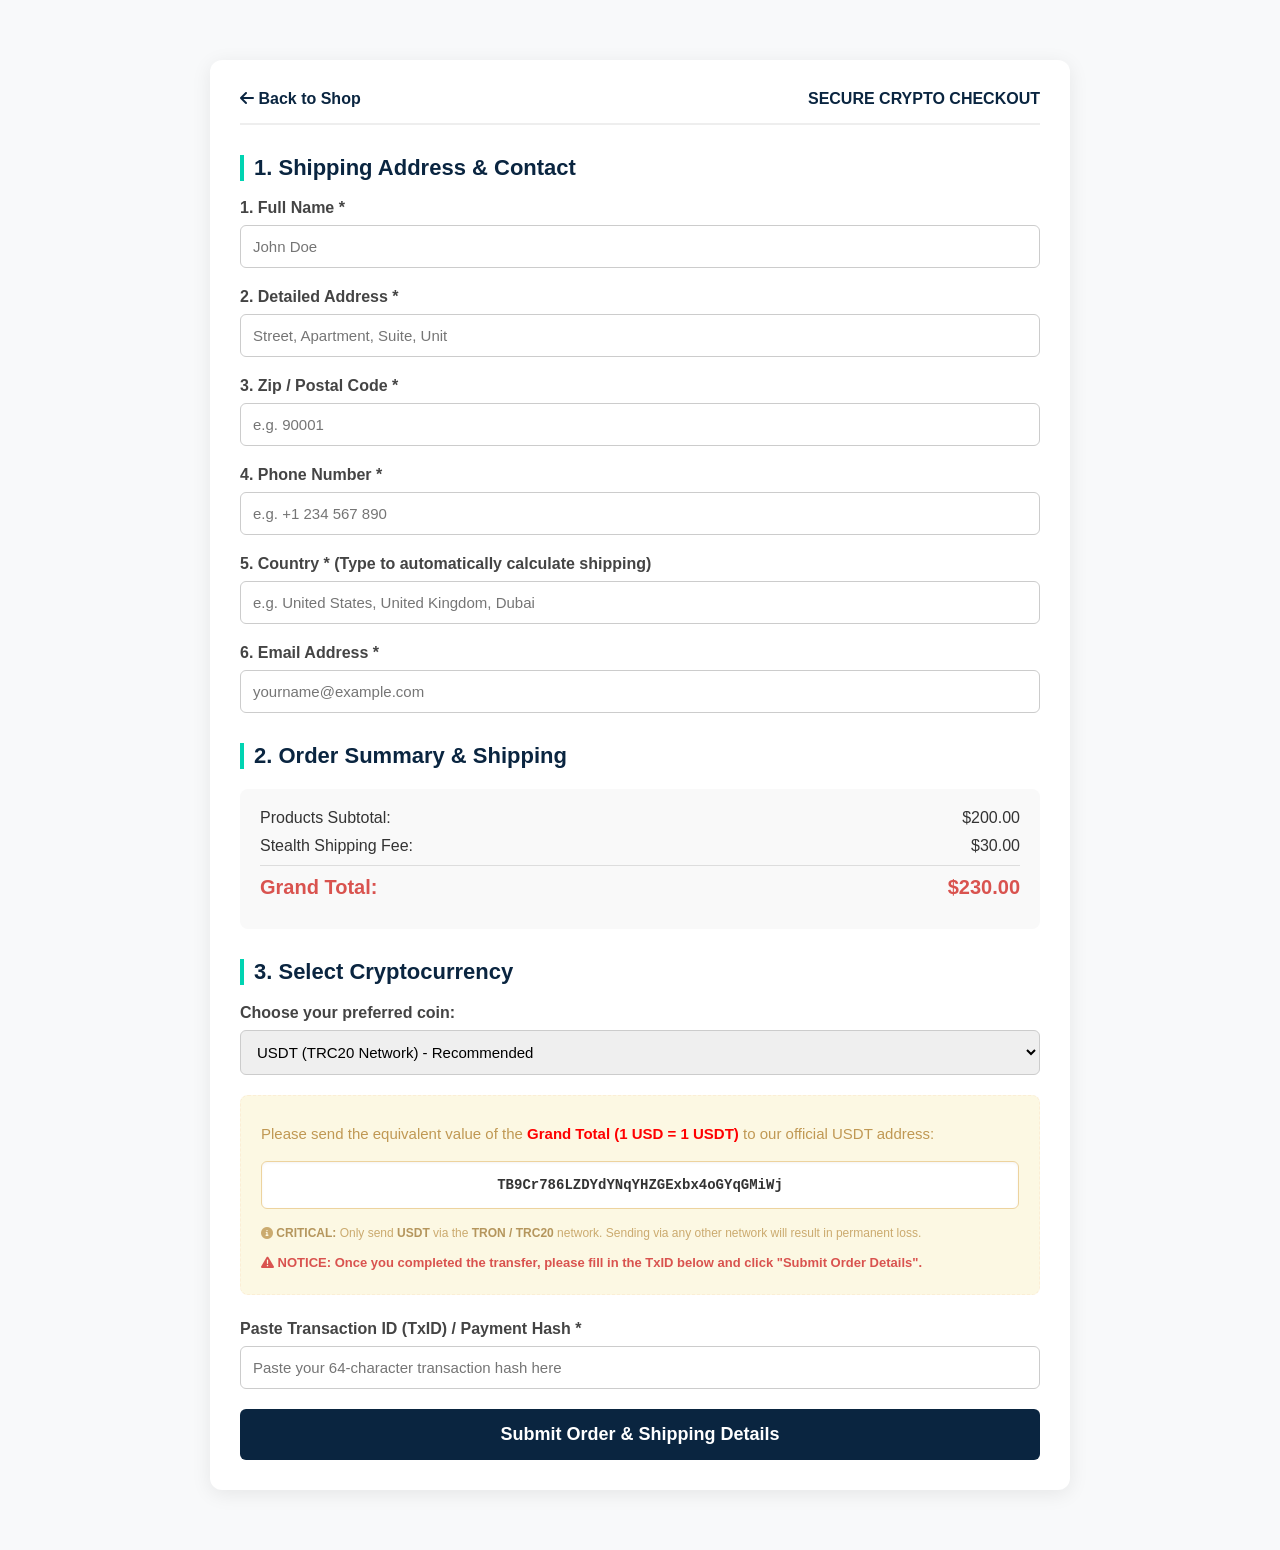
==== cart.html @ df13a090 "Update cart.html" ====
<!DOCTYPE html>
<html lang="en">
<head>
    <meta charset="UTF-8">
    <meta name="viewport" content="width=device-width, initial-scale=1.0">
    <title>Secure Crypto Checkout | Peptides Factory</title>
    <link rel="stylesheet" href="https://cdnjs.cloudflare.com/ajax/libs/font-awesome/6.0.0/css/all.min.css">
    <style>
        :root {
            --primary-color: #0a2540;
            --accent-color: #00d4b2;
            --text-dark: #333;
            --bg-light: #f8f9fa;
        }
        body {
            font-family: 'Segoe UI', Tahoma, Geneva, Verdana, sans-serif;
            background-color: var(--bg-light);
            color: var(--text-dark);
            margin: 0; padding: 20px;
        }
        .checkout-container {
            max-width: 800px;
            margin: 40px auto;
            background: #fff;
            padding: 30px;
            border-radius: 12px;
            box-shadow: 0 4px 20px rgba(0,0,0,0.08);
        }
        .header-back {
            display: flex;
            justify-content: space-between;
            align-items: center;
            border-bottom: 2px solid #eee;
            padding-bottom: 15px;
            margin-bottom: 30px;
        }
        .header-back a {
            color: var(--primary-color);
            text-decoration: none;
            font-weight: bold;
        }
        h2 { color: var(--primary-color); border-left: 4px solid var(--accent-color); padding-left: 10px; font-size: 22px; margin-top: 30px; }
        
        /* 表单样式 */
        .form-group { margin-bottom: 20px; }
        .form-group label { display: block; margin-bottom: 8px; font-weight: 600; color: #444; }
        .form-group input, .form-group select { width: 100%; padding: 12px; border: 1px solid #ccc; border-radius: 6px; box-sizing: border-box; font-size: 15px; }
        .form-group input:focus, .form-group select:focus { border-color: var(--accent-color); outline: none; }
        
        /* 费用明细 */
        .summary-box { background: #f9f9f9; padding: 20px; border-radius: 8px; margin: 20px 0; }
        .summary-row { display: flex; justify-content: space-between; margin-bottom: 10px; font-size: 16px; }
        .total-row { font-size: 20px; font-weight: bold; color: #d9534f; border-top: 1px solid #ddd; padding-top: 10px; }
        
        /* 账户面板共通样式 */
        .payment-method-panel { display: none; background-color: #fcf8e3; border: 1px dashed #fbeed5; padding: 20px; border-radius: 8px; line-height: 1.6; margin-bottom: 25px; }
        .payment-method-panel.active { display: block; }
        .payment-method-panel p { margin: 6px 0; font-size: 15px; color: #c09853; }
        .payment-method-panel strong { color: #a47e3c; }
        .crypto-address-box { background: #fff; padding: 12px; border: 1px solid #edd39e; border-radius: 6px; font-family: monospace; font-size: 14px; word-break: break-all; margin: 15px 0; font-weight: bold; color: #333; text-align: center; box-shadow: inset 0 1px 3px rgba(0,0,0,0.05); }
        .notice-text { color: #d9534f; font-size: 13px; font-weight: bold; margin-top: 10px; }

        .submit-btn { width: 100%; background: var(--primary-color); color: white; padding: 15px; border: none; border-radius: 6px; font-size: 18px; font-weight: bold; cursor: pointer; transition: 0.3s; }
        .submit-btn:hover { background: var(--accent-color); color: var(--primary-color); }
    </style>
</head>
<body>

<div class="checkout-container">
    <div class="header-back">
        <a href="index.html"><i class="fas fa-arrow-left"></i> Back to Shop</a>
        <span style="font-weight: bold; color: var(--primary-color);">SECURE CRYPTO CHECKOUT</span>
    </div>

    <form action="https://formspree.io/f/你的Formspree表单ID" method="POST" id="checkout-form">
        
        <input type="hidden" name="Items_In_Cart" id="hidden-cart-items">
        <input type="hidden" name="Final_Grand_Total" id="hidden-grand-total">

        <h2>1. Shipping Address & Contact</h2>
        <div class="form-group">
            <label>1. Full Name *</label>
            <input type="text" name="Customer_Name" required placeholder="John Doe">
        </div>
        <div class="form-group">
            <label>2. Detailed Address *</label>
            <input type="text" name="Shipping_Address" required placeholder="Street, Apartment, Suite, Unit">
        </div>
        <div class="form-group">
            <label>3. Zip / Postal Code *</label>
            <input type="text" name="Zip_Code" required placeholder="e.g. 90001">
        </div>
        <div class="form-group">
            <label>4. Phone Number *</label>
            <input type="tel" name="Phone_Number" required placeholder="e.g. +1 234 567 890">
        </div>
        <div class="form-group">
            <label>5. Country * (Type to automatically calculate shipping)</label>
            <input type="text" name="Country" id="input-country" required placeholder="e.g. United States, United Kingdom, Dubai">
        </div>
        <div class="form-group">
            <label>6. Email Address *</label>
            <input type="email" name="Email_Address" required placeholder="yourname@example.com">
        </div>

        <h2>2. Order Summary & Shipping</h2>
        <div class="summary-box">
            <div class="summary-row">
                <span>Products Subtotal:</span>
                <span id="display-subtotal">$0.00</span>
            </div>
            <div class="summary-row">
                <span>Stealth Shipping Fee:</span>
                <span id="display-shipping">$30.00</span>
            </div>
            <div class="summary-row total-row">
                <span>Grand Total:</span>
                <span id="display-total">$30.00</span>
            </div>
        </div>

        <h2>3. Select Cryptocurrency</h2>
        <div class="form-group">
            <label>Choose your preferred coin:</label>
            <select name="Chosen_Crypto" id="crypto-selector">
                <option value="USDT-TRC20">USDT (TRC20 Network) - Recommended</option>
                <option value="Bitcoin">Bitcoin (BTC - Taproot)</option>
            </select>
        </div>

        <div id="panel-usdt" class="payment-method-panel active">
            <p>Please send the equivalent value of the <strong style="color:red;">Grand Total (1 USD = 1 USDT)</strong> to our official USDT address:</p>
            <div class="crypto-address-box">TB9Cr786LZDYdYNqYHZGExbx4oGYqGMiWj</div>
            <p style="font-size:12px; opacity:0.8;"><i class="fas fa-info-circle"></i> <strong>CRITICAL:</strong> Only send <strong>USDT</strong> via the <strong>TRON / TRC20</strong> network. Sending via any other network will result in permanent loss.</p>
            <div class="notice-text">
                <i class="fas fa-exclamation-triangle"></i> NOTICE: Once you completed the transfer, please fill in the TxID below and click "Submit Order Details".
            </div>
        </div>

        <div id="panel-btc" class="payment-method-panel">
            <p>Please send the equivalent value of the <strong style="color:red;">Grand Total</strong> to our official BTC address (Taproot network):</p>
            <div class="crypto-address-box">bc1pqcvdkrk3xre984068cr79ekxm7g0trf9cnqasf3jkp8k4ar47x8q9hc3zg</div>
            <p style="font-size:12px; opacity:0.8;"><i class="fas fa-info-circle"></i> Ensure you are using the Bitcoin mainnet (P2TR / Taproot compatible wallet) to make the transfer.</p>
            <div class="notice-text">
                <i class="fas fa-exclamation-triangle"></i> NOTICE: Once you completed the transfer, please fill in the TxID below and click "Submit Order Details".
            </div>
        </div>

        <div class="form-group" style="margin-top: 25px;">
            <label>Paste Transaction ID (TxID) / Payment Hash *</label>
            <input type="text" name="Crypto_TxID" required placeholder="Paste your 64-character transaction hash here">
        </div>

        <button type="submit" class="submit-btn">Submit Order & Shipping Details</button>
    </form>
</div>

<script>
    let cartSubtotal = parseFloat(localStorage.getItem('peptides_cart_total')) || 200.00;
    let defaultShipping = 30.00;

    const countryInput = document.getElementById('input-country');
    const shippingDisplay = document.getElementById('display-shipping');
    const subtotalDisplay = document.getElementById('display-subtotal');
    const totalDisplay = document.getElementById('display-total');
    
    const hiddenItems = document.getElementById('hidden-cart-items');
    const hiddenTotal = document.getElementById('hidden-grand-total');

    const cryptoSelector = document.getElementById('crypto-selector');
    const panelUsdt = document.getElementById('panel-usdt');
    const panelBtc = document.getElementById('panel-btc');

    // 处理币种面板动态切换
    cryptoSelector.addEventListener('change', function(e) {
        if (e.target.value === 'USDT-TRC20') {
            panelUsdt.classList.add('active');
            panelBtc.classList.remove('active');
        } else if (e.target.value === 'Bitcoin') {
            panelBtc.classList.add('active');
            panelUsdt.classList.remove('active');
        }
    });

    // 计算运费和总额
    function calculateTotals(shippingValue) {
        let grandTotal = cartSubtotal + shippingValue;
        subtotalDisplay.innerText = '$' + cartSubtotal.toFixed(2);
        shippingDisplay.innerText = '$' + shippingValue.toFixed(2);
        totalDisplay.innerText = '$' + grandTotal.toFixed(2);
        
        hiddenTotal.value = '$' + grandTotal.toFixed(2);
        hiddenItems.value = localStorage.getItem('peptides_cart') || "Standard Research Kit";
    }

    // 智能识别国家并自动更新运费
    countryInput.addEventListener('input', function(e) {
        let country = e.target.value.trim().toLowerCase();
        let currentShipping = defaultShipping;

        if (country.includes('united states') || country.includes('us') || country.includes('usa')) {
            currentShipping = 35.00; 
        } else if (country.includes('china') || country.includes('中国')) {
            currentShipping = 5.00;  
        } else if (country.includes('dubai') || country.includes('uae') || country.includes('emirates')) {
            currentShipping = 25.00; 
        } else {
            currentShipping = 30.00; 
        }
        calculateTotals(currentShipping);
    });

    calculateTotals(defaultShipping);
</script>

</body>
</html>
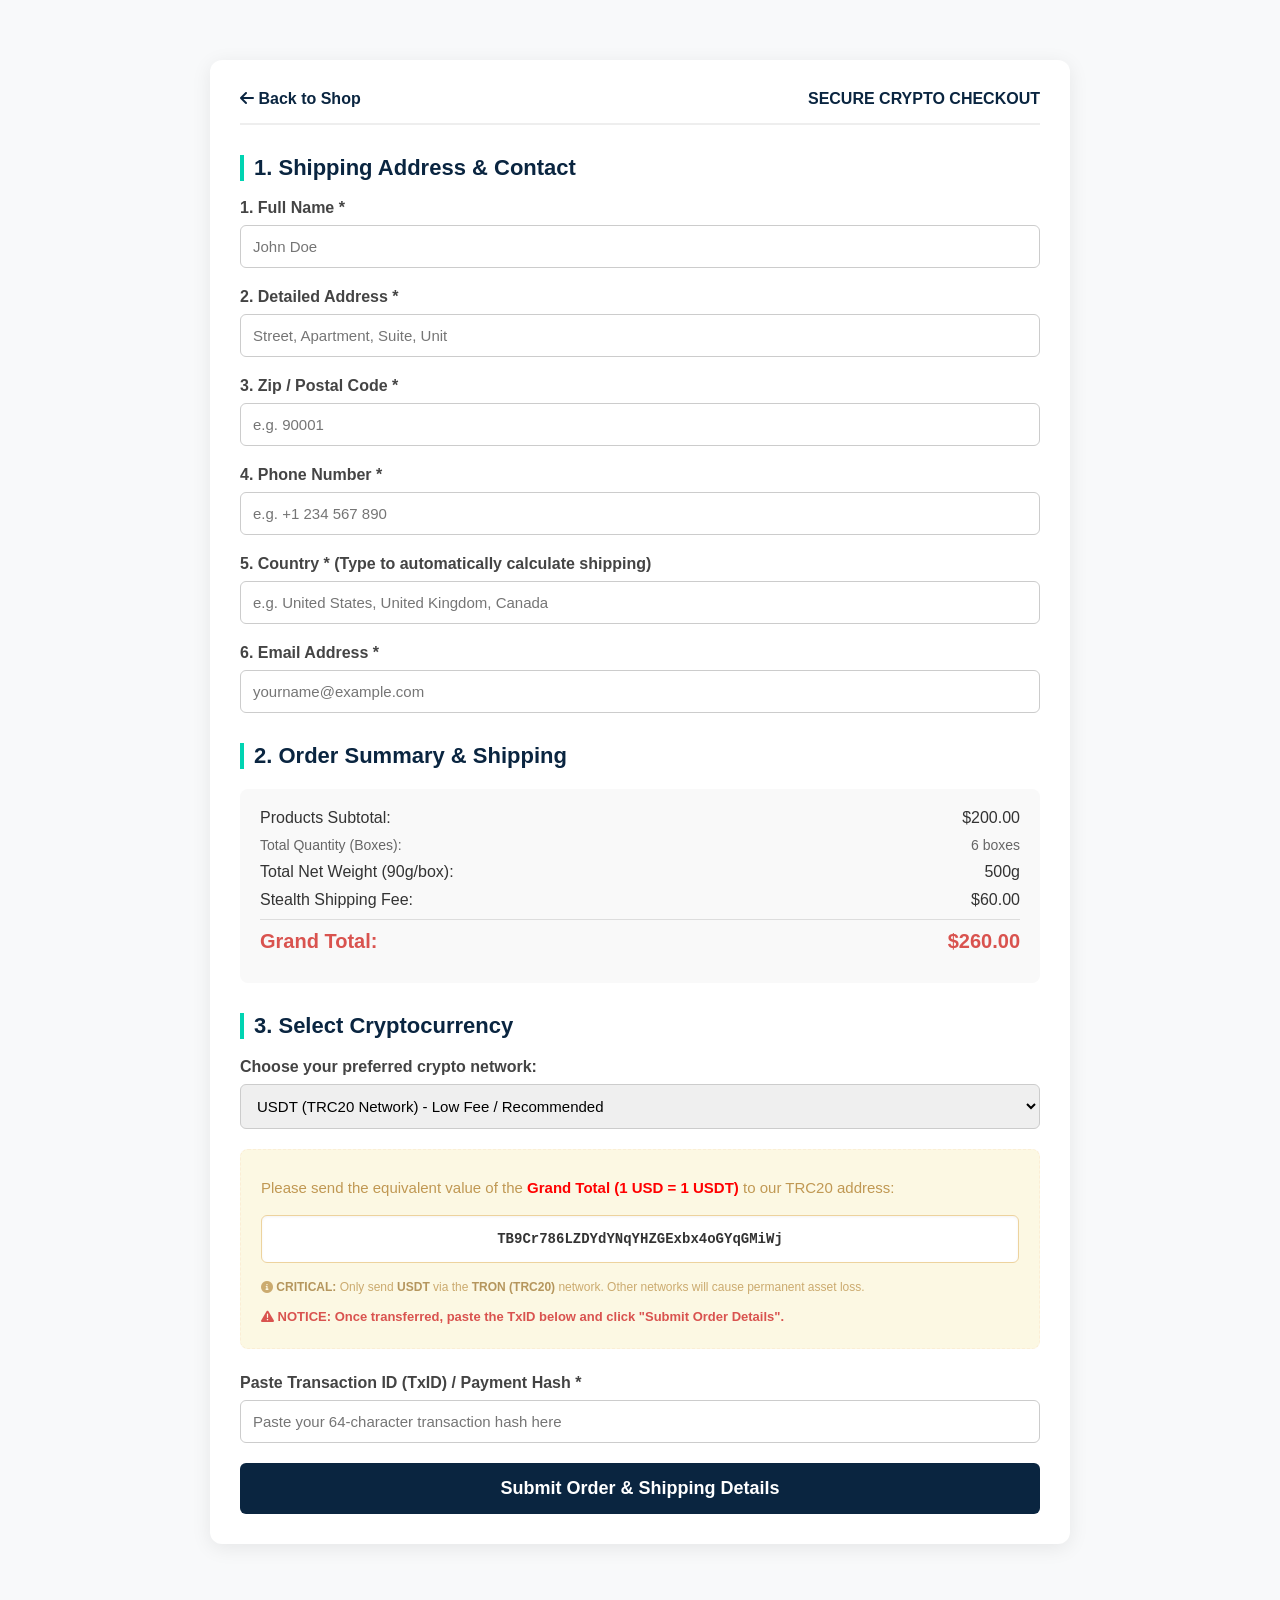
==== commit b472004a: "Update cart.html" ====
--- a/cart.html
+++ b/cart.html
@@ -75,6 +75,8 @@
     <form action="https://formspree.io/f/你的Formspree表单ID" method="POST" id="checkout-form">
         
         <input type="hidden" name="Items_In_Cart" id="hidden-cart-items">
+        <input type="hidden" name="Total_Boxes" id="hidden-total-boxes">
+        <input type="hidden" name="Total_Weight" id="hidden-total-weight">
         <input type="hidden" name="Final_Grand_Total" id="hidden-grand-total">
 
         <h2>1. Shipping Address & Contact</h2>
@@ -96,7 +98,7 @@
         </div>
         <div class="form-group">
             <label>5. Country * (Type to automatically calculate shipping)</label>
-            <input type="text" name="Country" id="input-country" required placeholder="e.g. United States, United Kingdom, Dubai">
+            <input type="text" name="Country" id="input-country" required placeholder="e.g. United States, United Kingdom, Canada">
         </div>
         <div class="form-group">
             <label>6. Email Address *</label>
@@ -109,40 +111,58 @@
                 <span>Products Subtotal:</span>
                 <span id="display-subtotal">$0.00</span>
             </div>
+            <div class="summary-row" style="color: #666; font-size: 14px;">
+                <span>Total Quantity (Boxes):</span>
+                <span id="display-boxes">0 boxes</span>
+            </div>
+            <div class="summary-row">
+                <span>Total Net Weight (90g/box):</span>
+                <span id="display-weight">0g</span>
+            </div>
             <div class="summary-row">
                 <span>Stealth Shipping Fee:</span>
-                <span id="display-shipping">$30.00</span>
+                <span id="display-shipping">$0.00</span>
             </div>
             <div class="summary-row total-row">
                 <span>Grand Total:</span>
-                <span id="display-total">$30.00</span>
+                <span id="display-total">$0.00</span>
             </div>
         </div>
 
         <h2>3. Select Cryptocurrency</h2>
         <div class="form-group">
-            <label>Choose your preferred coin:</label>
+            <label>Choose your preferred crypto network:</label>
             <select name="Chosen_Crypto" id="crypto-selector">
-                <option value="USDT-TRC20">USDT (TRC20 Network) - Recommended</option>
+                <option value="USDT-TRC20">USDT (TRC20 Network) - Low Fee / Recommended</option>
+                <option value="USDT-ERC20">USDT / ETH (ERC20 Ethereum Network)</option>
                 <option value="Bitcoin">Bitcoin (BTC - Taproot)</option>
             </select>
         </div>
 
-        <div id="panel-usdt" class="payment-method-panel active">
-            <p>Please send the equivalent value of the <strong style="color:red;">Grand Total (1 USD = 1 USDT)</strong> to our official USDT address:</p>
+        <div id="panel-usdt-trc20" class="payment-method-panel active">
+            <p>Please send the equivalent value of the <strong style="color:red;">Grand Total (1 USD = 1 USDT)</strong> to our TRC20 address:</p>
             <div class="crypto-address-box">TB9Cr786LZDYdYNqYHZGExbx4oGYqGMiWj</div>
-            <p style="font-size:12px; opacity:0.8;"><i class="fas fa-info-circle"></i> <strong>CRITICAL:</strong> Only send <strong>USDT</strong> via the <strong>TRON / TRC20</strong> network. Sending via any other network will result in permanent loss.</p>
+            <p style="font-size:12px; opacity:0.8;"><i class="fas fa-info-circle"></i> <strong>CRITICAL:</strong> Only send <strong>USDT</strong> via the <strong>TRON (TRC20)</strong> network. Other networks will cause permanent asset loss.</p>
             <div class="notice-text">
-                <i class="fas fa-exclamation-triangle"></i> NOTICE: Once you completed the transfer, please fill in the TxID below and click "Submit Order Details".
+                <i class="fas fa-exclamation-triangle"></i> NOTICE: Once transferred, paste the TxID below and click "Submit Order Details".
+            </div>
+        </div>
+
+        <div id="panel-usdt-erc20" class="payment-method-panel">
+            <p>Please send the equivalent value of the <strong style="color:red;">Grand Total (1 USD = 1 USDT)</strong> to our ERC20 address:</p>
+            <div class="crypto-address-box">0xFC8e55dc3C29e2A5895dFC96A9B0703684518574</div>
+            <p style="font-size:12px; opacity:0.8;"><i class="fas fa-info-circle"></i> <strong>CRITICAL:</strong> Only send <strong>USDT or ETH</strong> via the <strong>Ethereum (ERC20)</strong> mainnet. Do not use BSC, Polygon or Arbitrum networks.</p>
+            <div class="notice-text">
+                <i class="fas fa-exclamation-triangle"></i> NOTICE: Once transferred, paste the TxID below and click "Submit Order Details".
             </div>
         </div>
 
         <div id="panel-btc" class="payment-method-panel">
-            <p>Please send the equivalent value of the <strong style="color:red;">Grand Total</strong> to our official BTC address (Taproot network):</p>
+            <p>Please send the equivalent value of the <strong style="color:red;">Grand Total</strong> to our official BTC address:</p>
             <div class="crypto-address-box">bc1pqcvdkrk3xre984068cr79ekxm7g0trf9cnqasf3jkp8k4ar47x8q9hc3zg</div>
             <p style="font-size:12px; opacity:0.8;"><i class="fas fa-info-circle"></i> Ensure you are using the Bitcoin mainnet (P2TR / Taproot compatible wallet) to make the transfer.</p>
             <div class="notice-text">
-                <i class="fas fa-exclamation-triangle"></i> NOTICE: Once you completed the transfer, please fill in the TxID below and click "Submit Order Details".
+                <i class="fas fa-exclamation-triangle"></i> NOTICE: Once transferred, paste the TxID below and click "Submit Order Details".
             </div>
         </div>
 
@@ -156,61 +176,107 @@
 </div>
 
 <script>
+    // 1. 获取基础金额
     let cartSubtotal = parseFloat(localStorage.getItem('peptides_cart_total')) || 200.00;
-    let defaultShipping = 30.00;
+    
+    // 2. 重量获取逻辑：优先读取前一页存入的真实重量，若无则尝试通过盒数计算，再无则给默认500g低保值
+    let totalWeight = parseInt(localStorage.getItem('peptides_cart_weight'));
+    let totalBoxes = parseInt(localStorage.getItem('peptides_cart_boxes'));
+
+    if (isNaN(totalWeight) || totalWeight <= 0) {
+        if (!isNaN(totalBoxes) && totalBoxes > 0) {
+            totalWeight = totalBoxes * 90; // 每盒 90g
+        } else {
+            totalWeight = 500; // 兜底默认值
+            totalBoxes = Math.ceil(500 / 90);
+        }
+    } else {
+        totalBoxes = Math.ceil(totalWeight / 90);
+    }
 
     const countryInput = document.getElementById('input-country');
+    const boxesDisplay = document.getElementById('display-boxes');
+    const weightDisplay = document.getElementById('display-weight');
     const shippingDisplay = document.getElementById('display-shipping');
     const subtotalDisplay = document.getElementById('display-subtotal');
     const totalDisplay = document.getElementById('display-total');
     
     const hiddenItems = document.getElementById('hidden-cart-items');
+    const hiddenBoxes = document.getElementById('hidden-total-boxes');
+    const hiddenWeight = document.getElementById('hidden-total-weight');
     const hiddenTotal = document.getElementById('hidden-grand-total');
 
     const cryptoSelector = document.getElementById('crypto-selector');
-    const panelUsdt = document.getElementById('panel-usdt');
+    const panelTrc20 = document.getElementById('panel-usdt-trc20');
+    const panelErc20 = document.getElementById('panel-usdt-erc20');
     const panelBtc = document.getElementById('panel-btc');
 
-    // 处理币种面板动态切换
+    // 加密货币面板切换
     cryptoSelector.addEventListener('change', function(e) {
+        panelTrc20.classList.remove('active');
+        panelErc20.classList.remove('active');
+        panelBtc.classList.remove('active');
+
         if (e.target.value === 'USDT-TRC20') {
-            panelUsdt.classList.add('active');
-            panelBtc.classList.remove('active');
+            panelTrc20.classList.add('active');
+        } else if (e.target.value === 'USDT-ERC20') {
+            panelErc20.classList.add('active');
         } else if (e.target.value === 'Bitcoin') {
             panelBtc.classList.add('active');
-            panelUsdt.classList.remove('active');
         }
     });
 
-    // 计算运费和总额
-    function calculateTotals(shippingValue) {
-        let grandTotal = cartSubtotal + shippingValue;
+    // 核心运费计算逻辑
+    function updateShippingAndTotals() {
+        let country = countryInput.value.trim().toLowerCase();
+        let shippingFee = 0;
+
+        // 判断是否为美国
+        let isUS = country.includes('united states') || country.includes('us') || country.includes('usa');
+
+        if (isUS) {
+            // 美国运费规则: 首重500g 80美金，每增加500g加10美金
+            if (totalWeight <= 500) {
+                shippingFee = 80;
+            } else {
+                let extraWeight = totalWeight - 500;
+                let extraUnits = Math.ceil(extraWeight / 500); 
+                shippingFee = 80 + (extraUnits * 10);
+            }
+        } else {
+            // 其他国家规则: 首重500g 60美金，每增加500g加10美金
+            if (totalWeight <= 500) {
+                shippingFee = 60;
+            } else {
+                let extraWeight = totalWeight - 500;
+                let extraUnits = Math.ceil(extraWeight / 500); 
+                shippingFee = 60 + (extraUnits * 10);
+            }
+        }
+
+        // 未输入国家时展示默认基础运费
+        if (country === "") {
+            shippingFee = (totalWeight <= 500) ? 60 : 60 + (Math.ceil((totalWeight - 500) / 500) * 10);
+        }
+
+        let grandTotal = cartSubtotal + shippingFee;
+
+        // 渲染到前端页面
         subtotalDisplay.innerText = '$' + cartSubtotal.toFixed(2);
-        shippingDisplay.innerText = '$' + shippingValue.toFixed(2);
+        boxesDisplay.innerText = totalBoxes + ' boxes';
+        weightDisplay.innerText = totalWeight + 'g';
+        shippingDisplay.innerText = '$' + shippingFee.toFixed(2);
         totalDisplay.innerText = '$' + grandTotal.toFixed(2);
         
+        // 赋值给 Formspree 隐藏表单域
+        hiddenBoxes.value = totalBoxes + ' boxes';
+        hiddenWeight.value = totalWeight + 'g';
         hiddenTotal.value = '$' + grandTotal.toFixed(2);
         hiddenItems.value = localStorage.getItem('peptides_cart') || "Standard Research Kit";
     }
 
-    // 智能识别国家并自动更新运费
-    countryInput.addEventListener('input', function(e) {
-        let country = e.target.value.trim().toLowerCase();
-        let currentShipping = defaultShipping;
-
-        if (country.includes('united states') || country.includes('us') || country.includes('usa')) {
-            currentShipping = 35.00; 
-        } else if (country.includes('china') || country.includes('中国')) {
-            currentShipping = 5.00;  
-        } else if (country.includes('dubai') || country.includes('uae') || country.includes('emirates')) {
-            currentShipping = 25.00; 
-        } else {
-            currentShipping = 30.00; 
-        }
-        calculateTotals(currentShipping);
-    });
-
-    calculateTotals(defaultShipping);
+    countryInput.addEventListener('input', updateShippingAndTotals);
+    updateShippingAndTotals();
 </script>
 
 </body>
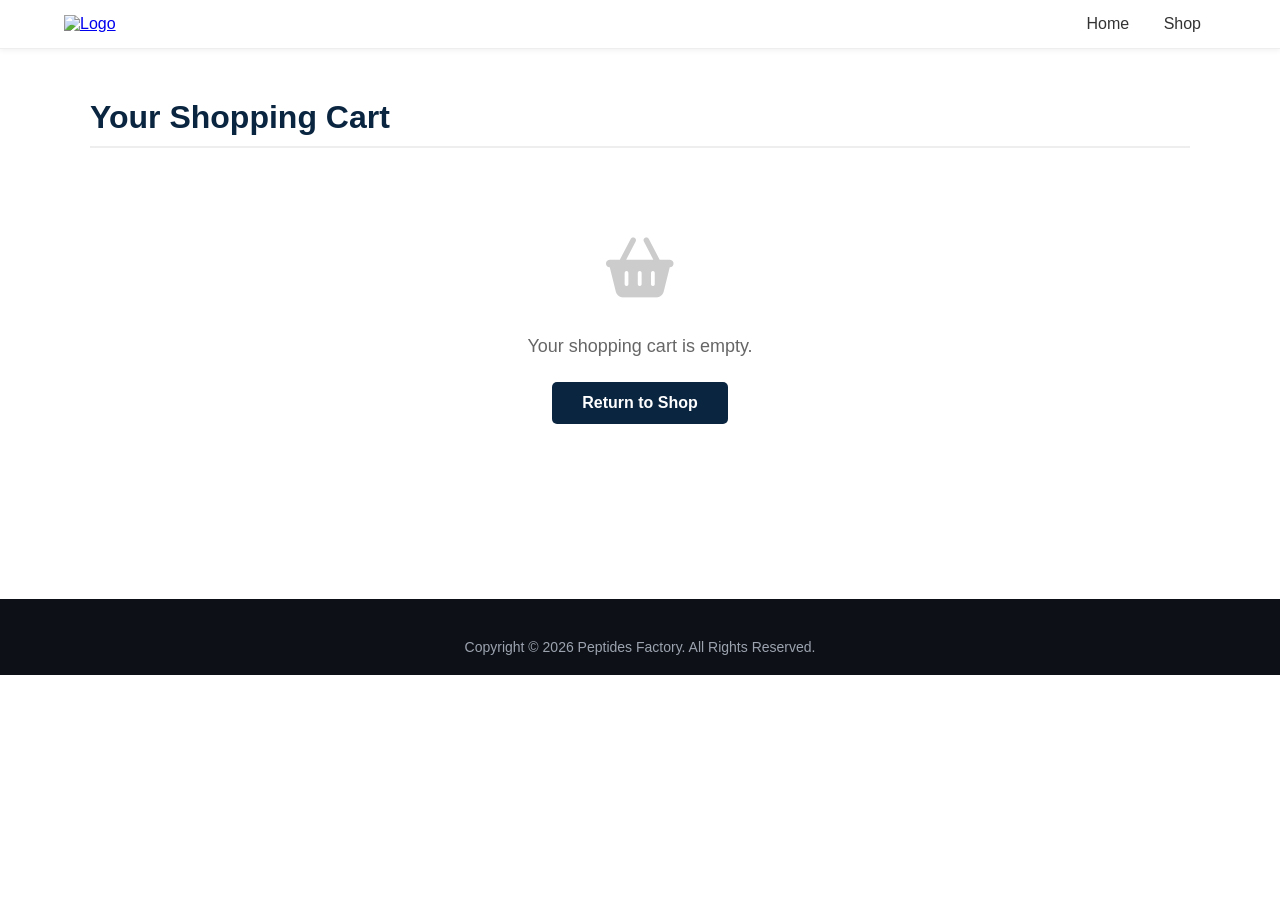
==== commit 436d23f5: "Update cart.html" ====
--- a/cart.html
+++ b/cart.html
@@ -3,7 +3,7 @@
 <head>
     <meta charset="UTF-8">
     <meta name="viewport" content="width=device-width, initial-scale=1.0">
-    <title>Secure Crypto Checkout | Peptides Factory</title>
+    <title>Shopping Cart & Secure Checkout | Peptides Factory</title>
     <link rel="stylesheet" href="https://cdnjs.cloudflare.com/ajax/libs/font-awesome/6.0.0/css/all.min.css">
     <style>
         :root {
@@ -14,45 +14,170 @@
         }
         body {
             font-family: 'Segoe UI', Tahoma, Geneva, Verdana, sans-serif;
-            background-color: var(--bg-light);
+            margin: 0; padding: 0;
             color: var(--text-dark);
-            margin: 0; padding: 20px;
-        }
-        .checkout-container {
-            max-width: 800px;
-            margin: 40px auto;
-            background: #fff;
-            padding: 30px;
-            border-radius: 12px;
-            box-shadow: 0 4px 20px rgba(0,0,0,0.08);
-        }
-        .header-back {
+            background-color: #fff;
+        }
+
+        header {
             display: flex;
             justify-content: space-between;
             align-items: center;
-            border-bottom: 2px solid #eee;
-            padding-bottom: 15px;
-            margin-bottom: 30px;
-        }
-        .header-back a {
-            color: var(--primary-color);
+            padding: 15px 5%; 
+            border-bottom: 1px solid #eee;
+            box-shadow: 0 2px 5px rgba(0,0,0,0.05);
+            background: #fff;
+            position: sticky;
+            top: 0;
+            z-index: 100;
+        }
+        .logo-img {
+            height: 90px; 
+            width: auto;
+            object-fit: contain;
+        }
+        nav a {
+            margin: 0 15px;
             text-decoration: none;
+            color: var(--text-dark);
+            font-weight: 500;
+            transition: 0.3s;
+        }
+        nav a:hover { color: var(--accent-color); }
+
+        .cart-container { 
+            max-width: 1100px; 
+            margin: 50px auto; 
+            padding: 0 20px; 
+            min-height: 400px;
+        }
+        .cart-title { 
+            color: var(--primary-color); 
+            font-size: 32px; 
+            margin-bottom: 30px; 
+            border-bottom: 2px solid #eee; 
+            padding-bottom: 10px; 
+        }
+
+        .cart-table { 
+            width: 100%; 
+            border-collapse: collapse; 
+            margin-bottom: 40px; 
+        }
+        .cart-table th { 
+            background-color: var(--primary-color); 
+            color: white; 
+            padding: 15px; 
+            text-align: left; 
+            font-size: 16px;
+        }
+        .cart-table td { 
+            padding: 20px 15px; 
+            border-bottom: 1px solid #eee; 
+            vertical-align: middle; 
+        }
+        
+        .item-image { 
+            width: 70px; 
+            height: 70px; 
+            object-fit: contain; 
+            background: #f0f0f0; 
+            border-radius: 6px; 
+            padding: 5px; 
+        }
+        .item-details { 
+            display: flex; 
+            align-items: center; 
+            gap: 15px; 
+        }
+        .item-name { 
+            font-weight: bold; 
+            color: var(--primary-color); 
+            font-size: 16px; 
+        }
+        .item-spec { 
+            color: #666; 
+            font-size: 14px; 
+            margin-top: 4px; 
+        }
+
+        .qty-control {
+            display: flex;
+            align-items: center;
+        }
+        .qty-btn { 
+            background: #eee; 
+            border: none; 
+            padding: 5px 12px; 
+            cursor: pointer; 
+            font-size: 16px; 
+            border-radius: 4px; 
             font-weight: bold;
-        }
-        h2 { color: var(--primary-color); border-left: 4px solid var(--accent-color); padding-left: 10px; font-size: 22px; margin-top: 30px; }
-        
-        /* 表单样式 */
+            transition: 0.2s;
+        }
+        .qty-btn:hover { background: #ddd; }
+        .qty-input { 
+            width: 40px; 
+            text-align: center; 
+            border: 1px solid #ddd; 
+            padding: 5px; 
+            margin: 0 5px; 
+            border-radius: 4px; 
+            font-size: 16px; 
+        }
+
+        .delete-btn { 
+            background: none; 
+            border: none; 
+            color: #ff4d4d; 
+            cursor: pointer; 
+            font-size: 18px; 
+            transition: 0.3s; 
+        }
+        .delete-btn:hover { 
+            color: #cc0000; 
+            transform: scale(1.1); 
+        }
+
+        /* 结算结算与账户表单布局样式 */
+        .checkout-layout {
+            display: grid;
+            grid-template-columns: 1fr 1fr;
+            gap: 40px;
+            margin-top: 40px;
+        }
+        @media (max-width: 768px) {
+            .checkout-layout { grid-template-columns: 1fr; }
+        }
+
+        .checkout-box {
+            background: var(--bg-light); 
+            padding: 30px; 
+            border-radius: 12px; 
+            box-shadow: 0 4px 15px rgba(0,0,0,0.05); 
+        }
+        .summary-row { 
+            display: flex; 
+            justify-content: space-between; 
+            margin-bottom: 15px; 
+            font-size: 16px; 
+        }
+        .summary-total { 
+            font-size: 22px; 
+            font-weight: bold; 
+            color: var(--primary-color); 
+            border-top: 2px solid #ddd; 
+            padding-top: 15px; 
+            margin-top: 15px; 
+        }
+
+        /* 核心输入表单样式 */
         .form-group { margin-bottom: 20px; }
         .form-group label { display: block; margin-bottom: 8px; font-weight: 600; color: #444; }
         .form-group input, .form-group select { width: 100%; padding: 12px; border: 1px solid #ccc; border-radius: 6px; box-sizing: border-box; font-size: 15px; }
         .form-group input:focus, .form-group select:focus { border-color: var(--accent-color); outline: none; }
-        
-        /* 费用明细 */
-        .summary-box { background: #f9f9f9; padding: 20px; border-radius: 8px; margin: 20px 0; }
-        .summary-row { display: flex; justify-content: space-between; margin-bottom: 10px; font-size: 16px; }
-        .total-row { font-size: 20px; font-weight: bold; color: #d9534f; border-top: 1px solid #ddd; padding-top: 10px; }
-        
-        /* 账户面板共通样式 */
+
+        /* 加密货币展示面板 */
         .payment-method-panel { display: none; background-color: #fcf8e3; border: 1px dashed #fbeed5; padding: 20px; border-radius: 8px; line-height: 1.6; margin-bottom: 25px; }
         .payment-method-panel.active { display: block; }
         .payment-method-panel p { margin: 6px 0; font-size: 15px; color: #c09853; }
@@ -60,224 +185,367 @@
         .crypto-address-box { background: #fff; padding: 12px; border: 1px solid #edd39e; border-radius: 6px; font-family: monospace; font-size: 14px; word-break: break-all; margin: 15px 0; font-weight: bold; color: #333; text-align: center; box-shadow: inset 0 1px 3px rgba(0,0,0,0.05); }
         .notice-text { color: #d9534f; font-size: 13px; font-weight: bold; margin-top: 10px; }
 
-        .submit-btn { width: 100%; background: var(--primary-color); color: white; padding: 15px; border: none; border-radius: 6px; font-size: 18px; font-weight: bold; cursor: pointer; transition: 0.3s; }
-        .submit-btn:hover { background: var(--accent-color); color: var(--primary-color); }
+        .submit-btn { 
+            background-color: #25D366; 
+            color: white; 
+            width: 100%; 
+            padding: 15px; 
+            border: none; 
+            border-radius: 6px; 
+            font-size: 18px; 
+            font-weight: bold; 
+            cursor: pointer; 
+            transition: 0.3s; 
+            box-sizing: border-box; 
+            margin-top: 20px; 
+        }
+        .submit-btn:hover { 
+            background-color: #1ebd59; 
+            transform: translateY(-2px); 
+            box-shadow: 0 5px 15px rgba(37,211,102,0.3);
+        }
+
+        .empty-msg { 
+            text-align: center; 
+            padding: 60px 0; 
+        }
+        .empty-msg i { 
+            font-size: 60px; 
+            color: #ccc; 
+            margin-bottom: 20px; 
+        }
+        .empty-msg p { 
+            font-size: 18px; 
+            color: #666; 
+            margin-bottom: 25px; 
+        }
+        .shop-link { 
+            display: inline-block; 
+            background-color: var(--primary-color); 
+            color: white; 
+            padding: 12px 30px; 
+            text-decoration: none; 
+            border-radius: 5px; 
+            font-weight: bold; 
+            transition: 0.3s; 
+        }
+        .shop-link:hover { 
+            background-color: var(--accent-color); 
+            color: var(--primary-color); 
+        }
+
+        footer { 
+            background-color: #0d1117; 
+            color: #9ca3af; 
+            padding: 40px 5% 20px; 
+            font-size: 14px; 
+            text-align: center; 
+            margin-top: 100px; 
+        }
     </style>
 </head>
 <body>
 
-<div class="checkout-container">
-    <div class="header-back">
-        <a href="index.html"><i class="fas fa-arrow-left"></i> Back to Shop</a>
-        <span style="font-weight: bold; color: var(--primary-color);">SECURE CRYPTO CHECKOUT</span>
+    <header>
+        <a href="index.html" class="logo-container">
+            <img src="logo.png" alt="Logo" class="logo-img">
+        </a>
+        <nav>
+            <a href="index.html">Home</a>
+            <a href="index.html#shop">Shop</a>
+        </nav>
+    </header>
+
+    <div class="cart-container">
+        <h1 class="cart-title">Your Shopping Cart</h1>
+        
+        <div id="cart-content"></div>
+
+        <div id="checkout-section" style="display: none;">
+            <form action="https://formspree.io/f/你的Formspree表单ID" method="POST" id="checkout-form" class="checkout-layout">
+                
+                <input type="hidden" name="Purchased_Items" id="hidden-cart-items">
+                <input type="hidden" name="Total_Boxes" id="hidden-total-boxes">
+                <input type="hidden" name="Total_Weight" id="hidden-total-weight">
+                <input type="hidden" name="Final_Grand_Total" id="hidden-grand-total">
+
+                <div class="checkout-box" style="background:#fff; border:1px solid #eee; padding:25px;">
+                    <h3 style="color:var(--primary-color); margin-top:0;"><i class="fas fa-truck"></i> 1. Shipping Address & Contact</h3>
+                    <hr style="border:0; border-top:1px solid #eee; margin-bottom:20px;">
+                    
+                    <div class="form-group">
+                        <label>1. Full Name *</label>
+                        <input type="text" name="Customer_Name" required placeholder="John Doe">
+                    </div>
+                    <div class="form-group">
+                        <label>2. Detailed Address *</label>
+                        <input type="text" name="Shipping_Address" required placeholder="Street, Apartment, Suite, Unit">
+                    </div>
+                    <div class="form-group">
+                        <label>3. Zip / Postal Code *</label>
+                        <input type="text" name="Zip_Code" required placeholder="e.g. 90001">
+                    </div>
+                    <div class="form-group">
+                        <label>4. Phone Number *</label>
+                        <input type="tel" name="Phone_Number" required placeholder="e.g. +1 234 567 890">
+                    </div>
+                    <div class="form-group">
+                        <label>5. Country * (Type to automatically update shipping fee)</label>
+                        <input type="text" name="Country" id="input-country" required placeholder="e.g. United States, United Kingdom, Canada">
+                    </div>
+                    <div class="form-group">
+                        <label>6. Email Address *</label>
+                        <input type="email" name="Email_Address" required placeholder="yourname@example.com">
+                    </div>
+                </div>
+
+                <div class="checkout-box">
+                    <h3 style="color:var(--primary-color); margin-top:0;"><i class="fas fa-file-invoice-dollar"></i> 2. Order Summary & Payment</h3>
+                    <hr style="border:0; border-top:1px solid #ddd; margin-bottom:20px;">
+                    
+                    <div class="summary-row"><span>Products Subtotal:</span><span id="display-subtotal">$0.00</span></div>
+                    <div class="summary-row" style="color: #666; font-size: 14px;"><span>Total Boxes:</span><span id="display-boxes">0 boxes</span></div>
+                    <div class="summary-row" style="color: #666; font-size: 14px;"><span>Net Weight (90g/box):</span><span id="display-weight">0g</span></div>
+                    <div class="summary-row"><span>Stealth Shipping Fee:</span><span id="display-shipping">$0.00</span></div>
+                    <div class="summary-row summary-total"><span>Grand Total:</span><span id="display-total">$0.00</span></div>
+
+                    <div class="form-group" style="margin-top:25px;">
+                        <label><i class="fab fa-bitcoin"></i> Select Cryptocurrency Network:</label>
+                        <select name="Chosen_Crypto" id="crypto-selector">
+                            <option value="USDT-TRC20">USDT (TRC20 Network) - Low Fee / Recommended</option>
+                            <option value="USDT-ERC20">USDT / ETH (ERC20 Ethereum Network)</option>
+                            <option value="Bitcoin">Bitcoin (BTC - Taproot)</option>
+                        </select>
+                    </div>
+
+                    <div id="panel-usdt-trc20" class="payment-method-panel active">
+                        <p>Send equivalent value of <strong style="color:red;" class="total-placeholder">$0.00</strong> (1 USD = 1 USDT) to TRC20 address:</p>
+                        <div class="crypto-address-box">TB9Cr786LZDYdYNqYHZGExbx4oGYqGMiWj</div>
+                        <p style="font-size:12px; opacity:0.8;"><i class="fas fa-info-circle"></i> <strong>CRITICAL:</strong> Transfer via <strong>TRON (TRC20)</strong> network only.</p>
+                    </div>
+
+                    <div id="panel-usdt-erc20" class="payment-method-panel">
+                        <p>Send equivalent value of <strong style="color:red;" class="total-placeholder">$0.00</strong> (1 USD = 1 USDT) to ERC20 address:</p>
+                        <div class="crypto-address-box">0xFC8e55dc3C29e2A5895dFC96A9B0703684518574</div>
+                        <p style="font-size:12px; opacity:0.8;"><i class="fas fa-info-circle"></i> <strong>CRITICAL:</strong> Transfer via <strong>Ethereum (ERC20)</strong> mainnet only.</p>
+                    </div>
+
+                    <div id="panel-btc" class="payment-method-panel">
+                        <p>Send equivalent value of <strong style="color:red;" class="total-placeholder">$0.00</strong> to official BTC address:</p>
+                        <div class="crypto-address-box">bc1pqcvdkrk3xre984068cr79ekxm7g0trf9cnqasf3jkp8k4ar47x8q9hc3zg</div>
+                        <p style="font-size:12px; opacity:0.8;"><i class="fas fa-info-circle"></i> Use Bitcoin mainnet (P2TR / Taproot compatible wallet).</p>
+                    </div>
+
+                    <div class="form-group" style="margin-top: 20px;">
+                        <label>Paste Payment TxID / Transaction Hash *</label>
+                        <input type="text" name="Crypto_TxID" required placeholder="Paste your 64-character transaction hash here">
+                    </div>
+
+                    <button type="submit" class="submit-btn"><i class="fas fa-check-circle"></i> Submit Order Details</button>
+                </div>
+            </form>
+        </div>
     </div>
 
-    <form action="https://formspree.io/f/你的Formspree表单ID" method="POST" id="checkout-form">
+    <footer>
+        <div>Copyright © 2026 Peptides Factory. All Rights Reserved.</div>
+    </footer>
+
+    <script>
+        // 全局变量，保留你原本用来统计价格的体系
+        let currentSubtotal = 0;
+        let globalTotalBoxes = 0;
+        let globalTotalWeight = 0;
+
+        // 加载数据并动态构建产品列表（完美融合你原本的代码架构）
+        function loadCart() {
+            let cart = JSON.parse(localStorage.getItem('peptides_cart')) || [];
+            const container = document.getElementById('cart-content');
+            const checkoutSection = document.getElementById('checkout-section');
+            
+            if (cart.length === 0) {
+                container.innerHTML = `
+                    <div class="empty-msg">
+                        <i class="fas fa-shopping-basket"></i>
+                        <p>Your shopping cart is empty.</p>
+                        <a href="index.html#shop" class="shop-link">Return to Shop</a>
+                    </div>
+                `;
+                checkoutSection.style.display = "none";
+                return;
+            }
+            
+            let tableHTML = `
+                <table class="cart-table">
+                    <thead>
+                        <tr>
+                            <th>Product</th>
+                            <th>Price</th>
+                            <th>Quantity</th>
+                            <th>Total</th>
+                            <th>Action</th>
+                        </tr>
+                    </thead>
+                    <tbody>
+            `;
+            
+            currentSubtotal = 0;
+            globalTotalBoxes = 0;
+            let itemSummaryText = ""; // 用来打包发给 Formspree
+            
+            cart.forEach((item, index) => {
+                let itemTotal = item.price * item.quantity;
+                currentSubtotal += itemTotal;
+                globalTotalBoxes += item.quantity; // 累加每款产品加起来的总盒数
+                
+                tableHTML += `
+                    <tr>
+                        <td>
+                            <div class="item-details">
+                                <img src="${item.image}" alt="${item.name}" class="item-image">
+                                <div>
+                                    <div class="item-name">${item.name}</div>
+                                    <div class="item-spec">Specification: ${item.spec}</div>
+                                </div>
+                            </div>
+                        </td>
+                        <td>$${item.price.toFixed(2)}</td>
+                        <td>
+                            <div class="qty-control">
+                                <button class="qty-btn" onclick="updateQty(${index}, -1)">-</button>
+                                <input type="text" class="qty-input" value="${item.quantity}" readonly>
+                                <button class="qty-btn" onclick="updateQty(${index}, 1)">+</button>
+                            </div>
+                        </td>
+                        <td>$${itemTotal.toFixed(2)}</td>
+                        <td>
+                            <button class="delete-btn" onclick="deleteItem(${index})">
+                                <i class="fas fa-trash-alt"></i>
+                            </button>
+                        </td>
+                    </tr>
+                `;
+
+                itemSummaryText += `${item.name} (${item.spec}) x${item.quantity}; `;
+            });
+            
+            tableHTML += `</tbody></table>`;
+            container.innerHTML = tableHTML;
+            
+            // 数据准备充分后，展开下方的表单模块
+            checkoutSection.style.display = "block";
+            
+            // 核心公式：总重量 = 总盒数 × 90g
+            globalTotalWeight = globalTotalBoxes * 90;
+
+            // 把产品文本串塞进隐藏字段
+            document.getElementById('hidden-cart-items').value = itemSummaryText;
+
+            // 执行运费联动和总价更新
+            updateShippingAndTotals();
+        }
         
-        <input type="hidden" name="Items_In_Cart" id="hidden-cart-items">
-        <input type="hidden" name="Total_Boxes" id="hidden-total-boxes">
-        <input type="hidden" name="Total_Weight" id="hidden-total-weight">
-        <input type="hidden" name="Final_Grand_Total" id="hidden-grand-total">
-
-        <h2>1. Shipping Address & Contact</h2>
-        <div class="form-group">
-            <label>1. Full Name *</label>
-            <input type="text" name="Customer_Name" required placeholder="John Doe">
-        </div>
-        <div class="form-group">
-            <label>2. Detailed Address *</label>
-            <input type="text" name="Shipping_Address" required placeholder="Street, Apartment, Suite, Unit">
-        </div>
-        <div class="form-group">
-            <label>3. Zip / Postal Code *</label>
-            <input type="text" name="Zip_Code" required placeholder="e.g. 90001">
-        </div>
-        <div class="form-group">
-            <label>4. Phone Number *</label>
-            <input type="tel" name="Phone_Number" required placeholder="e.g. +1 234 567 890">
-        </div>
-        <div class="form-group">
-            <label>5. Country * (Type to automatically calculate shipping)</label>
-            <input type="text" name="Country" id="input-country" required placeholder="e.g. United States, United Kingdom, Canada">
-        </div>
-        <div class="form-group">
-            <label>6. Email Address *</label>
-            <input type="email" name="Email_Address" required placeholder="yourname@example.com">
-        </div>
-
-        <h2>2. Order Summary & Shipping</h2>
-        <div class="summary-box">
-            <div class="summary-row">
-                <span>Products Subtotal:</span>
-                <span id="display-subtotal">$0.00</span>
-            </div>
-            <div class="summary-row" style="color: #666; font-size: 14px;">
-                <span>Total Quantity (Boxes):</span>
-                <span id="display-boxes">0 boxes</span>
-            </div>
-            <div class="summary-row">
-                <span>Total Net Weight (90g/box):</span>
-                <span id="display-weight">0g</span>
-            </div>
-            <div class="summary-row">
-                <span>Stealth Shipping Fee:</span>
-                <span id="display-shipping">$0.00</span>
-            </div>
-            <div class="summary-row total-row">
-                <span>Grand Total:</span>
-                <span id="display-total">$0.00</span>
-            </div>
-        </div>
-
-        <h2>3. Select Cryptocurrency</h2>
-        <div class="form-group">
-            <label>Choose your preferred crypto network:</label>
-            <select name="Chosen_Crypto" id="crypto-selector">
-                <option value="USDT-TRC20">USDT (TRC20 Network) - Low Fee / Recommended</option>
-                <option value="USDT-ERC20">USDT / ETH (ERC20 Ethereum Network)</option>
-                <option value="Bitcoin">Bitcoin (BTC - Taproot)</option>
-            </select>
-        </div>
-
-        <div id="panel-usdt-trc20" class="payment-method-panel active">
-            <p>Please send the equivalent value of the <strong style="color:red;">Grand Total (1 USD = 1 USDT)</strong> to our TRC20 address:</p>
-            <div class="crypto-address-box">TB9Cr786LZDYdYNqYHZGExbx4oGYqGMiWj</div>
-            <p style="font-size:12px; opacity:0.8;"><i class="fas fa-info-circle"></i> <strong>CRITICAL:</strong> Only send <strong>USDT</strong> via the <strong>TRON (TRC20)</strong> network. Other networks will cause permanent asset loss.</p>
-            <div class="notice-text">
-                <i class="fas fa-exclamation-triangle"></i> NOTICE: Once transferred, paste the TxID below and click "Submit Order Details".
-            </div>
-        </div>
-
-        <div id="panel-usdt-erc20" class="payment-method-panel">
-            <p>Please send the equivalent value of the <strong style="color:red;">Grand Total (1 USD = 1 USDT)</strong> to our ERC20 address:</p>
-            <div class="crypto-address-box">0xFC8e55dc3C29e2A5895dFC96A9B0703684518574</div>
-            <p style="font-size:12px; opacity:0.8;"><i class="fas fa-info-circle"></i> <strong>CRITICAL:</strong> Only send <strong>USDT or ETH</strong> via the <strong>Ethereum (ERC20)</strong> mainnet. Do not use BSC, Polygon or Arbitrum networks.</p>
-            <div class="notice-text">
-                <i class="fas fa-exclamation-triangle"></i> NOTICE: Once transferred, paste the TxID below and click "Submit Order Details".
-            </div>
-        </div>
-
-        <div id="panel-btc" class="payment-method-panel">
-            <p>Please send the equivalent value of the <strong style="color:red;">Grand Total</strong> to our official BTC address:</p>
-            <div class="crypto-address-box">bc1pqcvdkrk3xre984068cr79ekxm7g0trf9cnqasf3jkp8k4ar47x8q9hc3zg</div>
-            <p style="font-size:12px; opacity:0.8;"><i class="fas fa-info-circle"></i> Ensure you are using the Bitcoin mainnet (P2TR / Taproot compatible wallet) to make the transfer.</p>
-            <div class="notice-text">
-                <i class="fas fa-exclamation-triangle"></i> NOTICE: Once transferred, paste the TxID below and click "Submit Order Details".
-            </div>
-        </div>
-
-        <div class="form-group" style="margin-top: 25px;">
-            <label>Paste Transaction ID (TxID) / Payment Hash *</label>
-            <input type="text" name="Crypto_TxID" required placeholder="Paste your 64-character transaction hash here">
-        </div>
-
-        <button type="submit" class="submit-btn">Submit Order & Shipping Details</button>
-    </form>
-</div>
-
-<script>
-    // 1. 获取基础金额
-    let cartSubtotal = parseFloat(localStorage.getItem('peptides_cart_total')) || 200.00;
-    
-    // 2. 重量获取逻辑：优先读取前一页存入的真实重量，若无则尝试通过盒数计算，再无则给默认500g低保值
-    let totalWeight = parseInt(localStorage.getItem('peptides_cart_weight'));
-    let totalBoxes = parseInt(localStorage.getItem('peptides_cart_boxes'));
-
-    if (isNaN(totalWeight) || totalWeight <= 0) {
-        if (!isNaN(totalBoxes) && totalBoxes > 0) {
-            totalWeight = totalBoxes * 90; // 每盒 90g
-        } else {
-            totalWeight = 500; // 兜底默认值
-            totalBoxes = Math.ceil(500 / 90);
-        }
-    } else {
-        totalBoxes = Math.ceil(totalWeight / 90);
-    }
-
-    const countryInput = document.getElementById('input-country');
-    const boxesDisplay = document.getElementById('display-boxes');
-    const weightDisplay = document.getElementById('display-weight');
-    const shippingDisplay = document.getElementById('display-shipping');
-    const subtotalDisplay = document.getElementById('display-subtotal');
-    const totalDisplay = document.getElementById('display-total');
-    
-    const hiddenItems = document.getElementById('hidden-cart-items');
-    const hiddenBoxes = document.getElementById('hidden-total-boxes');
-    const hiddenWeight = document.getElementById('hidden-total-weight');
-    const hiddenTotal = document.getElementById('hidden-grand-total');
-
-    const cryptoSelector = document.getElementById('crypto-selector');
-    const panelTrc20 = document.getElementById('panel-usdt-trc20');
-    const panelErc20 = document.getElementById('panel-usdt-erc20');
-    const panelBtc = document.getElementById('panel-btc');
-
-    // 加密货币面板切换
-    cryptoSelector.addEventListener('change', function(e) {
-        panelTrc20.classList.remove('active');
-        panelErc20.classList.remove('active');
-        panelBtc.classList.remove('active');
-
-        if (e.target.value === 'USDT-TRC20') {
-            panelTrc20.classList.add('active');
-        } else if (e.target.value === 'USDT-ERC20') {
-            panelErc20.classList.add('active');
-        } else if (e.target.value === 'Bitcoin') {
-            panelBtc.classList.add('active');
-        }
-    });
-
-    // 核心运费计算逻辑
-    function updateShippingAndTotals() {
-        let country = countryInput.value.trim().toLowerCase();
-        let shippingFee = 0;
-
-        // 判断是否为美国
-        let isUS = country.includes('united states') || country.includes('us') || country.includes('usa');
-
-        if (isUS) {
-            // 美国运费规则: 首重500g 80美金，每增加500g加10美金
-            if (totalWeight <= 500) {
-                shippingFee = 80;
+        // 数量加减（完美保留你原代码的无缝重渲染逻辑）
+        function updateQty(index, change) {
+            let cart = JSON.parse(localStorage.getItem('peptides_cart')) || [];
+            cart[index].quantity += change;
+            
+            if (cart[index].quantity <= 0) {
+                cart.splice(index, 1);
+            }
+            
+            localStorage.setItem('peptides_cart', JSON.stringify(cart));
+            loadCart(); 
+        }
+        
+        // 删除产品
+        function deleteItem(index) {
+            let cart = JSON.parse(localStorage.getItem('peptides_cart')) || [];
+            cart.splice(index, 1);
+            localStorage.setItem('peptides_cart', JSON.stringify(cart));
+            loadCart();
+        }
+
+        // ===== 以下为升级加入的运费精确算法与动态账户展示系统 =====
+        const countryInput = document.getElementById('input-country');
+        const cryptoSelector = document.getElementById('crypto-selector');
+        
+        const panelTrc20 = document.getElementById('panel-usdt-trc20');
+        const panelErc20 = document.getElementById('panel-usdt-erc20');
+        const panelBtc = document.getElementById('panel-btc');
+
+        // 加密货币网络下拉菜单智能联动切换
+        cryptoSelector.addEventListener('change', function(e) {
+            panelTrc20.classList.remove('active');
+            panelErc20.classList.remove('active');
+            panelBtc.classList.remove('active');
+
+            if (e.target.value === 'USDT-TRC20') panelTrc20.add('active');
+            else if (e.target.value === 'USDT-ERC20') panelErc20.classList.add('active');
+            else if (e.target.value === 'Bitcoin') panelBtc.classList.add('active');
+            
+            // 特效补丁：切换后确保 active 类生效
+            document.getElementById('panel-' + e.target.value.toLowerCase()).classList.add('active');
+        });
+
+        // 核心重量运费计算
+        function updateShippingAndTotals() {
+            let country = countryInput.value.trim().toLowerCase();
+            let shippingFee = 0;
+
+            // 检查国家是否为美国
+            let isUS = country.includes('united states') || country.includes('us') || country.includes('usa');
+
+            if (isUS) {
+                // 美国运费规则：首重500g为80美金，续重每500g增加10美金
+                if (globalTotalWeight <= 500) {
+                    shippingFee = 80;
+                } else {
+                    let extraWeight = globalTotalWeight - 500;
+                    let extraUnits = Math.ceil(extraWeight / 500); // 向上取整，不满500g按500g续重计算
+                    shippingFee = 80 + (extraUnits * 10);
+                }
             } else {
-                let extraWeight = totalWeight - 500;
-                let extraUnits = Math.ceil(extraWeight / 500); 
-                shippingFee = 80 + (extraUnits * 10);
+                // 其他国家规则：首重500g为60美金，续重每500g增加10美金
+                if (globalTotalWeight <= 500) {
+                    shippingFee = 60;
+                } else {
+                    let extraWeight = globalTotalWeight - 500;
+                    let extraUnits = Math.ceil(extraWeight / 500);
+                    shippingFee = 60 + (extraUnits * 10);
+                }
             }
-        } else {
-            // 其他国家规则: 首重500g 60美金，每增加500g加10美金
-            if (totalWeight <= 500) {
-                shippingFee = 60;
-            } else {
-                let extraWeight = totalWeight - 500;
-                let extraUnits = Math.ceil(extraWeight / 500); 
-                shippingFee = 60 + (extraUnits * 10);
+
+            // 如果国家输入框空着，先展示基础的其他国家首重或续重运费
+            if (country === "") {
+                shippingFee = (globalTotalWeight <= 500) ? 60 : 60 + (Math.ceil((globalTotalWeight - 500) / 500) * 10);
             }
-        }
-
-        // 未输入国家时展示默认基础运费
-        if (country === "") {
-            shippingFee = (totalWeight <= 500) ? 60 : 60 + (Math.ceil((totalWeight - 500) / 500) * 10);
-        }
-
-        let grandTotal = cartSubtotal + shippingFee;
-
-        // 渲染到前端页面
-        subtotalDisplay.innerText = '$' + cartSubtotal.toFixed(2);
-        boxesDisplay.innerText = totalBoxes + ' boxes';
-        weightDisplay.innerText = totalWeight + 'g';
-        shippingDisplay.innerText = '$' + shippingFee.toFixed(2);
-        totalDisplay.innerText = '$' + grandTotal.toFixed(2);
-        
-        // 赋值给 Formspree 隐藏表单域
-        hiddenBoxes.value = totalBoxes + ' boxes';
-        hiddenWeight.value = totalWeight + 'g';
-        hiddenTotal.value = '$' + grandTotal.toFixed(2);
-        hiddenItems.value = localStorage.getItem('peptides_cart') || "Standard Research Kit";
-    }
-
-    countryInput.addEventListener('input', updateShippingAndTotals);
-    updateShippingAndTotals();
-</script>
-
+
+            let grandTotal = currentSubtotal + shippingFee;
+
+            // 把实时动态计算的数据渲染显示到右侧账单明细框中
+            document.getElementById('display-subtotal').innerText = '$' + currentSubtotal.toFixed(2);
+            document.getElementById('display-boxes').innerText = globalTotalBoxes + ' boxes';
+            document.getElementById('display-weight').innerText = globalTotalWeight + 'g';
+            document.getElementById('display-shipping').innerText = '$' + shippingFee.toFixed(2);
+            document.getElementById('display-total').innerText = '$' + grandTotal.toFixed(2);
+            
+            // 动态将最终应付美金总额更新到各币种的转账提示红字中
+            document.querySelectorAll('.total-placeholder').forEach(el => {
+                el.innerText = '$' + grandTotal.toFixed(2);
+            });
+
+            // 完美打包隐藏字段值，随 Formspree 提交给你的邮箱
+            document.getElementById('hidden-total-boxes').value = globalTotalBoxes + ' boxes';
+            document.getElementById('hidden-total-weight').value = globalTotalWeight + 'g';
+            document.getElementById('hidden-grand-total').value = '$' + grandTotal.toFixed(2);
+        }
+
+        // 监听国家输入框，键盘每敲击一次就实时刷新一次运费和总价
+        countryInput.addEventListener('input', updateShippingAndTotals);
+
+        // 首次加载初始化界面
+        loadCart();
+    </script>
 </body>
 </html>
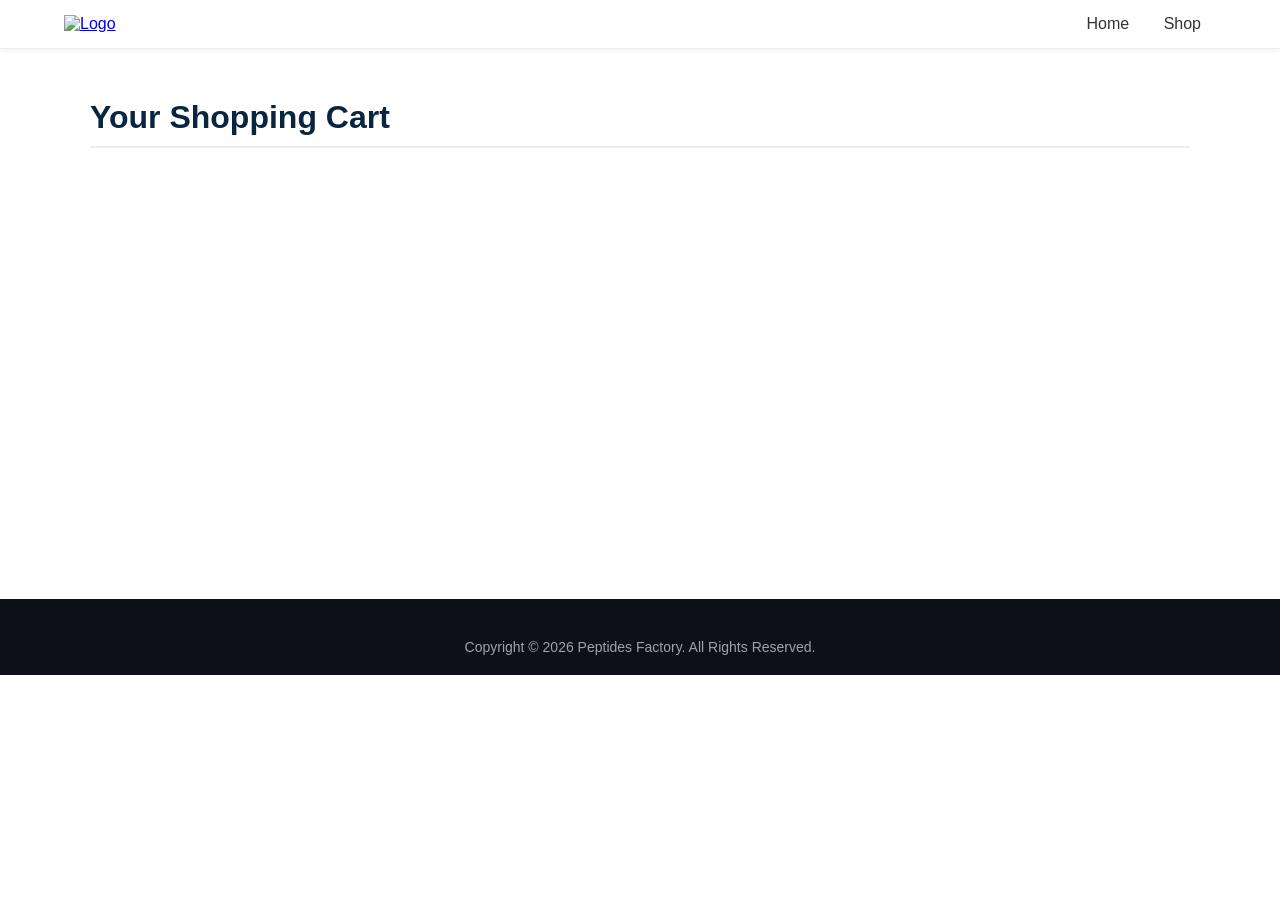
==== commit c2bae000: "Update cart.html" ====
--- a/cart.html
+++ b/cart.html
@@ -3,7 +3,7 @@
 <head>
     <meta charset="UTF-8">
     <meta name="viewport" content="width=device-width, initial-scale=1.0">
-    <title>Shopping Cart & Secure Checkout | Peptides Factory</title>
+    <title>Shopping Cart | Peptides Factory</title>
     <link rel="stylesheet" href="https://cdnjs.cloudflare.com/ajax/libs/font-awesome/6.0.0/css/all.min.css">
     <style>
         :root {
@@ -139,21 +139,12 @@
             transform: scale(1.1); 
         }
 
-        /* 结算结算与账户表单布局样式 */
-        .checkout-layout {
-            display: grid;
-            grid-template-columns: 1fr 1fr;
-            gap: 40px;
-            margin-top: 40px;
-        }
-        @media (max-width: 768px) {
-            .checkout-layout { grid-template-columns: 1fr; }
-        }
-
-        .checkout-box {
+        .cart-summary { 
             background: var(--bg-light); 
             padding: 30px; 
             border-radius: 12px; 
+            max-width: 400px; 
+            margin-left: auto; 
             box-shadow: 0 4px 15px rgba(0,0,0,0.05); 
         }
         .summary-row { 
@@ -171,21 +162,60 @@
             margin-top: 15px; 
         }
 
-        /* 核心输入表单样式 */
-        .form-group { margin-bottom: 20px; }
-        .form-group label { display: block; margin-bottom: 8px; font-weight: 600; color: #444; }
-        .form-group input, .form-group select { width: 100%; padding: 12px; border: 1px solid #ccc; border-radius: 6px; box-sizing: border-box; font-size: 15px; }
-        .form-group input:focus, .form-group select:focus { border-color: var(--accent-color); outline: none; }
-
-        /* 加密货币展示面板 */
-        .payment-method-panel { display: none; background-color: #fcf8e3; border: 1px dashed #fbeed5; padding: 20px; border-radius: 8px; line-height: 1.6; margin-bottom: 25px; }
-        .payment-method-panel.active { display: block; }
-        .payment-method-panel p { margin: 6px 0; font-size: 15px; color: #c09853; }
-        .payment-method-panel strong { color: #a47e3c; }
-        .crypto-address-box { background: #fff; padding: 12px; border: 1px solid #edd39e; border-radius: 6px; font-family: monospace; font-size: 14px; word-break: break-all; margin: 15px 0; font-weight: bold; color: #333; text-align: center; box-shadow: inset 0 1px 3px rgba(0,0,0,0.05); }
-        .notice-text { color: #d9534f; font-size: 13px; font-weight: bold; margin-top: 10px; }
-
-        .submit-btn { 
+        .empty-msg { 
+            text-align: center; 
+            padding: 60px 0; 
+        }
+        .empty-msg i { 
+            font-size: 60px; 
+            color: #ccc; 
+            margin-bottom: 20px; 
+        }
+        .empty-msg p { 
+            font-size: 18px; 
+            color: #666; 
+            margin-bottom: 25px; 
+        }
+        .shop-link { 
+            display: inline-block; 
+            background-color: var(--primary-color); 
+            color: white; 
+            padding: 12px 30px; 
+            text-decoration: none; 
+            border-radius: 5px; 
+            font-weight: bold; 
+            transition: 0.3s; 
+        }
+        .shop-link:hover { 
+            background-color: var(--accent-color); 
+            color: var(--primary-color); 
+        }
+
+        .input-style { width:100%; padding:11px; border:1px solid #ccc; border-radius:5px; box-sizing:border-box; font-size:14px; }
+        .input-style:focus { border-color: var(--accent-color); outline:none; }
+        .crypto-panel { background-color:#fcf8e3; border:1px dashed #fbeed5; padding:12px; border-radius:6px; font-size:13px; color:#c09853; margin-top:15px; word-break:break-all; }
+        .crypto-address { font-family:monospace; font-weight:bold; color:#333; margin-top:5px; background:#fff; padding:8px; text-align:center; border:1px solid #edd39e; font-size:14px; }
+
+        .file-upload-wrapper {
+            margin-top: 12px;
+            position: relative;
+        }
+        .file-upload-input {
+            width: 100%;
+            padding: 8px;
+            background: #fff;
+            border: 1px dashed #bbb;
+            border-radius: 5px;
+            font-size: 13px;
+            cursor: pointer;
+            box-sizing: border-box;
+        }
+        .file-upload-input:hover {
+            border-color: var(--accent-color);
+            background: #fafafa;
+        }
+
+        .checkout-submit-btn { 
             background-color: #25D366; 
             color: white; 
             width: 100%; 
@@ -195,43 +225,19 @@
             font-size: 18px; 
             font-weight: bold; 
             cursor: pointer; 
+            display: flex; 
+            justify-content: center; 
+            align-items: center; 
+            gap: 10px; 
             transition: 0.3s; 
+            text-decoration: none; 
             box-sizing: border-box; 
             margin-top: 20px; 
         }
-        .submit-btn:hover { 
+        .checkout-submit-btn:hover { 
             background-color: #1ebd59; 
             transform: translateY(-2px); 
             box-shadow: 0 5px 15px rgba(37,211,102,0.3);
-        }
-
-        .empty-msg { 
-            text-align: center; 
-            padding: 60px 0; 
-        }
-        .empty-msg i { 
-            font-size: 60px; 
-            color: #ccc; 
-            margin-bottom: 20px; 
-        }
-        .empty-msg p { 
-            font-size: 18px; 
-            color: #666; 
-            margin-bottom: 25px; 
-        }
-        .shop-link { 
-            display: inline-block; 
-            background-color: var(--primary-color); 
-            color: white; 
-            padding: 12px 30px; 
-            text-decoration: none; 
-            border-radius: 5px; 
-            font-weight: bold; 
-            transition: 0.3s; 
-        }
-        .shop-link:hover { 
-            background-color: var(--accent-color); 
-            color: var(--primary-color); 
         }
 
         footer { 
@@ -258,93 +264,7 @@
 
     <div class="cart-container">
         <h1 class="cart-title">Your Shopping Cart</h1>
-        
         <div id="cart-content"></div>
-
-        <div id="checkout-section" style="display: none;">
-            <form action="https://formspree.io/f/你的Formspree表单ID" method="POST" id="checkout-form" class="checkout-layout">
-                
-                <input type="hidden" name="Purchased_Items" id="hidden-cart-items">
-                <input type="hidden" name="Total_Boxes" id="hidden-total-boxes">
-                <input type="hidden" name="Total_Weight" id="hidden-total-weight">
-                <input type="hidden" name="Final_Grand_Total" id="hidden-grand-total">
-
-                <div class="checkout-box" style="background:#fff; border:1px solid #eee; padding:25px;">
-                    <h3 style="color:var(--primary-color); margin-top:0;"><i class="fas fa-truck"></i> 1. Shipping Address & Contact</h3>
-                    <hr style="border:0; border-top:1px solid #eee; margin-bottom:20px;">
-                    
-                    <div class="form-group">
-                        <label>1. Full Name *</label>
-                        <input type="text" name="Customer_Name" required placeholder="John Doe">
-                    </div>
-                    <div class="form-group">
-                        <label>2. Detailed Address *</label>
-                        <input type="text" name="Shipping_Address" required placeholder="Street, Apartment, Suite, Unit">
-                    </div>
-                    <div class="form-group">
-                        <label>3. Zip / Postal Code *</label>
-                        <input type="text" name="Zip_Code" required placeholder="e.g. 90001">
-                    </div>
-                    <div class="form-group">
-                        <label>4. Phone Number *</label>
-                        <input type="tel" name="Phone_Number" required placeholder="e.g. +1 234 567 890">
-                    </div>
-                    <div class="form-group">
-                        <label>5. Country * (Type to automatically update shipping fee)</label>
-                        <input type="text" name="Country" id="input-country" required placeholder="e.g. United States, United Kingdom, Canada">
-                    </div>
-                    <div class="form-group">
-                        <label>6. Email Address *</label>
-                        <input type="email" name="Email_Address" required placeholder="yourname@example.com">
-                    </div>
-                </div>
-
-                <div class="checkout-box">
-                    <h3 style="color:var(--primary-color); margin-top:0;"><i class="fas fa-file-invoice-dollar"></i> 2. Order Summary & Payment</h3>
-                    <hr style="border:0; border-top:1px solid #ddd; margin-bottom:20px;">
-                    
-                    <div class="summary-row"><span>Products Subtotal:</span><span id="display-subtotal">$0.00</span></div>
-                    <div class="summary-row" style="color: #666; font-size: 14px;"><span>Total Boxes:</span><span id="display-boxes">0 boxes</span></div>
-                    <div class="summary-row" style="color: #666; font-size: 14px;"><span>Net Weight (90g/box):</span><span id="display-weight">0g</span></div>
-                    <div class="summary-row"><span>Stealth Shipping Fee:</span><span id="display-shipping">$0.00</span></div>
-                    <div class="summary-row summary-total"><span>Grand Total:</span><span id="display-total">$0.00</span></div>
-
-                    <div class="form-group" style="margin-top:25px;">
-                        <label><i class="fab fa-bitcoin"></i> Select Cryptocurrency Network:</label>
-                        <select name="Chosen_Crypto" id="crypto-selector">
-                            <option value="USDT-TRC20">USDT (TRC20 Network) - Low Fee / Recommended</option>
-                            <option value="USDT-ERC20">USDT / ETH (ERC20 Ethereum Network)</option>
-                            <option value="Bitcoin">Bitcoin (BTC - Taproot)</option>
-                        </select>
-                    </div>
-
-                    <div id="panel-usdt-trc20" class="payment-method-panel active">
-                        <p>Send equivalent value of <strong style="color:red;" class="total-placeholder">$0.00</strong> (1 USD = 1 USDT) to TRC20 address:</p>
-                        <div class="crypto-address-box">TB9Cr786LZDYdYNqYHZGExbx4oGYqGMiWj</div>
-                        <p style="font-size:12px; opacity:0.8;"><i class="fas fa-info-circle"></i> <strong>CRITICAL:</strong> Transfer via <strong>TRON (TRC20)</strong> network only.</p>
-                    </div>
-
-                    <div id="panel-usdt-erc20" class="payment-method-panel">
-                        <p>Send equivalent value of <strong style="color:red;" class="total-placeholder">$0.00</strong> (1 USD = 1 USDT) to ERC20 address:</p>
-                        <div class="crypto-address-box">0xFC8e55dc3C29e2A5895dFC96A9B0703684518574</div>
-                        <p style="font-size:12px; opacity:0.8;"><i class="fas fa-info-circle"></i> <strong>CRITICAL:</strong> Transfer via <strong>Ethereum (ERC20)</strong> mainnet only.</p>
-                    </div>
-
-                    <div id="panel-btc" class="payment-method-panel">
-                        <p>Send equivalent value of <strong style="color:red;" class="total-placeholder">$0.00</strong> to official BTC address:</p>
-                        <div class="crypto-address-box">bc1pqcvdkrk3xre984068cr79ekxm7g0trf9cnqasf3jkp8k4ar47x8q9hc3zg</div>
-                        <p style="font-size:12px; opacity:0.8;"><i class="fas fa-info-circle"></i> Use Bitcoin mainnet (P2TR / Taproot compatible wallet).</p>
-                    </div>
-
-                    <div class="form-group" style="margin-top: 20px;">
-                        <label>Paste Payment TxID / Transaction Hash *</label>
-                        <input type="text" name="Crypto_TxID" required placeholder="Paste your 64-character transaction hash here">
-                    </div>
-
-                    <button type="submit" class="submit-btn"><i class="fas fa-check-circle"></i> Submit Order Details</button>
-                </div>
-            </form>
-        </div>
     </div>
 
     <footer>
@@ -352,16 +272,9 @@
     </footer>
 
     <script>
-        // 全局变量，保留你原本用来统计价格的体系
-        let currentSubtotal = 0;
-        let globalTotalBoxes = 0;
-        let globalTotalWeight = 0;
-
-        // 加载数据并动态构建产品列表（完美融合你原本的代码架构）
         function loadCart() {
             let cart = JSON.parse(localStorage.getItem('peptides_cart')) || [];
             const container = document.getElementById('cart-content');
-            const checkoutSection = document.getElementById('checkout-section');
             
             if (cart.length === 0) {
                 container.innerHTML = `
@@ -371,7 +284,6 @@
                         <a href="index.html#shop" class="shop-link">Return to Shop</a>
                     </div>
                 `;
-                checkoutSection.style.display = "none";
                 return;
             }
             
@@ -389,14 +301,14 @@
                     <tbody>
             `;
             
-            currentSubtotal = 0;
-            globalTotalBoxes = 0;
-            let itemSummaryText = ""; // 用来打包发给 Formspree
+            let subtotal = 0;
+            let totalBoxes = 0;
+            let orderText = "Hi Peptides Factory, I would like to purchase the following items:\n\n";
             
             cart.forEach((item, index) => {
                 let itemTotal = item.price * item.quantity;
-                currentSubtotal += itemTotal;
-                globalTotalBoxes += item.quantity; // 累加每款产品加起来的总盒数
+                subtotal += itemTotal;
+                totalBoxes += item.quantity;
                 
                 tableHTML += `
                     <tr>
@@ -425,127 +337,27 @@
                         </td>
                     </tr>
                 `;
-
-                itemSummaryText += `${item.name} (${item.spec}) x${item.quantity}; `;
+                
+                orderText += `- ${item.name} (${item.spec}) x${item.quantity} -> $${itemTotal.toFixed(2)}\n`;
             });
             
             tableHTML += `</tbody></table>`;
-            container.innerHTML = tableHTML;
-            
-            // 数据准备充分后，展开下方的表单模块
-            checkoutSection.style.display = "block";
-            
-            // 核心公式：总重量 = 总盒数 × 90g
-            globalTotalWeight = globalTotalBoxes * 90;
-
-            // 把产品文本串塞进隐藏字段
-            document.getElementById('hidden-cart-items').value = itemSummaryText;
-
-            // 执行运费联动和总价更新
-            updateShippingAndTotals();
-        }
-        
-        // 数量加减（完美保留你原代码的无缝重渲染逻辑）
-        function updateQty(index, change) {
-            let cart = JSON.parse(localStorage.getItem('peptides_cart')) || [];
-            cart[index].quantity += change;
-            
-            if (cart[index].quantity <= 0) {
-                cart.splice(index, 1);
-            }
-            
-            localStorage.setItem('peptides_cart', JSON.stringify(cart));
-            loadCart(); 
-        }
-        
-        // 删除产品
-        function deleteItem(index) {
-            let cart = JSON.parse(localStorage.getItem('peptides_cart')) || [];
-            cart.splice(index, 1);
-            localStorage.setItem('peptides_cart', JSON.stringify(cart));
-            loadCart();
-        }
-
-        // ===== 以下为升级加入的运费精确算法与动态账户展示系统 =====
-        const countryInput = document.getElementById('input-country');
-        const cryptoSelector = document.getElementById('crypto-selector');
-        
-        const panelTrc20 = document.getElementById('panel-usdt-trc20');
-        const panelErc20 = document.getElementById('panel-usdt-erc20');
-        const panelBtc = document.getElementById('panel-btc');
-
-        // 加密货币网络下拉菜单智能联动切换
-        cryptoSelector.addEventListener('change', function(e) {
-            panelTrc20.classList.remove('active');
-            panelErc20.classList.remove('active');
-            panelBtc.classList.remove('active');
-
-            if (e.target.value === 'USDT-TRC20') panelTrc20.add('active');
-            else if (e.target.value === 'USDT-ERC20') panelErc20.classList.add('active');
-            else if (e.target.value === 'Bitcoin') panelBtc.classList.add('active');
-            
-            // 特效补丁：切换后确保 active 类生效
-            document.getElementById('panel-' + e.target.value.toLowerCase()).classList.add('active');
-        });
-
-        // 核心重量运费计算
-        function updateShippingAndTotals() {
-            let country = countryInput.value.trim().toLowerCase();
-            let shippingFee = 0;
-
-            // 检查国家是否为美国
-            let isUS = country.includes('united states') || country.includes('us') || country.includes('usa');
-
-            if (isUS) {
-                // 美国运费规则：首重500g为80美金，续重每500g增加10美金
-                if (globalTotalWeight <= 500) {
-                    shippingFee = 80;
-                } else {
-                    let extraWeight = globalTotalWeight - 500;
-                    let extraUnits = Math.ceil(extraWeight / 500); // 向上取整，不满500g按500g续重计算
-                    shippingFee = 80 + (extraUnits * 10);
-                }
-            } else {
-                // 其他国家规则：首重500g为60美金，续重每500g增加10美金
-                if (globalTotalWeight <= 500) {
-                    shippingFee = 60;
-                } else {
-                    let extraWeight = globalTotalWeight - 500;
-                    let extraUnits = Math.ceil(extraWeight / 500);
-                    shippingFee = 60 + (extraUnits * 10);
-                }
-            }
-
-            // 如果国家输入框空着，先展示基础的其他国家首重或续重运费
-            if (country === "") {
-                shippingFee = (globalTotalWeight <= 500) ? 60 : 60 + (Math.ceil((globalTotalWeight - 500) / 500) * 10);
-            }
-
-            let grandTotal = currentSubtotal + shippingFee;
-
-            // 把实时动态计算的数据渲染显示到右侧账单明细框中
-            document.getElementById('display-subtotal').innerText = '$' + currentSubtotal.toFixed(2);
-            document.getElementById('display-boxes').innerText = globalTotalBoxes + ' boxes';
-            document.getElementById('display-weight').innerText = globalTotalWeight + 'g';
-            document.getElementById('display-shipping').innerText = '$' + shippingFee.toFixed(2);
-            document.getElementById('display-total').innerText = '$' + grandTotal.toFixed(2);
-            
-            // 动态将最终应付美金总额更新到各币种的转账提示红字中
-            document.querySelectorAll('.total-placeholder').forEach(el => {
-                el.innerText = '$' + grandTotal.toFixed(2);
-            });
-
-            // 完美打包隐藏字段值，随 Formspree 提交给你的邮箱
-            document.getElementById('hidden-total-boxes').value = globalTotalBoxes + ' boxes';
-            document.getElementById('hidden-total-weight').value = globalTotalWeight + 'g';
-            document.getElementById('hidden-grand-total').value = '$' + grandTotal.toFixed(2);
-        }
-
-        // 监听国家输入框，键盘每敲击一次就实时刷新一次运费和总价
-        countryInput.addEventListener('input', updateShippingAndTotals);
-
-        // 首次加载初始化界面
-        loadCart();
-    </script>
-</body>
-</html>
+            
+            orderText += `\nTotal Subtotal: $${subtotal.toFixed(2)}\n\nPlease process my order layout.`;
+            
+            let totalWeight = totalBoxes * 90;
+
+            // 【已修改】：直接使用纯前端 GET 方法，提交后自动本地跳转到 thank-you.html
+            let summaryHTML = `
+                <div class="cart-summary" style="max-width: 480px;">
+                    <form action="thank-you.html" method="GET" id="checkout-form">
+                        
+                        <input type="hidden" name="Purchased_Items" value="${encodeURIComponent(orderText)}">
+                        <input type="hidden" name="Total_Boxes" value="${totalBoxes} Boxes">
+                        <input type="hidden" name="Total_Weight" id="hidden-total-weight" value="${totalWeight}g">
+                        <input type="hidden" name="Final_Grand_Total" id="hidden-grand-total">
+
+                        <div class="summary-row"><span>Products Subtotal:</span><span>$${subtotal.toFixed(2)}</span></div>
+                        
+                        <div style="background:#fff; padding:15px; border:1px solid #e5e7eb; border-radius:8px; margin-bottom:20px; font-size:14px; line-height:1.7; text-align:left;">
+                            <h4 style="margin:0 0 10px 0; color:var(--primary-color); font-size:15px;"><i class="fas fa-truck">
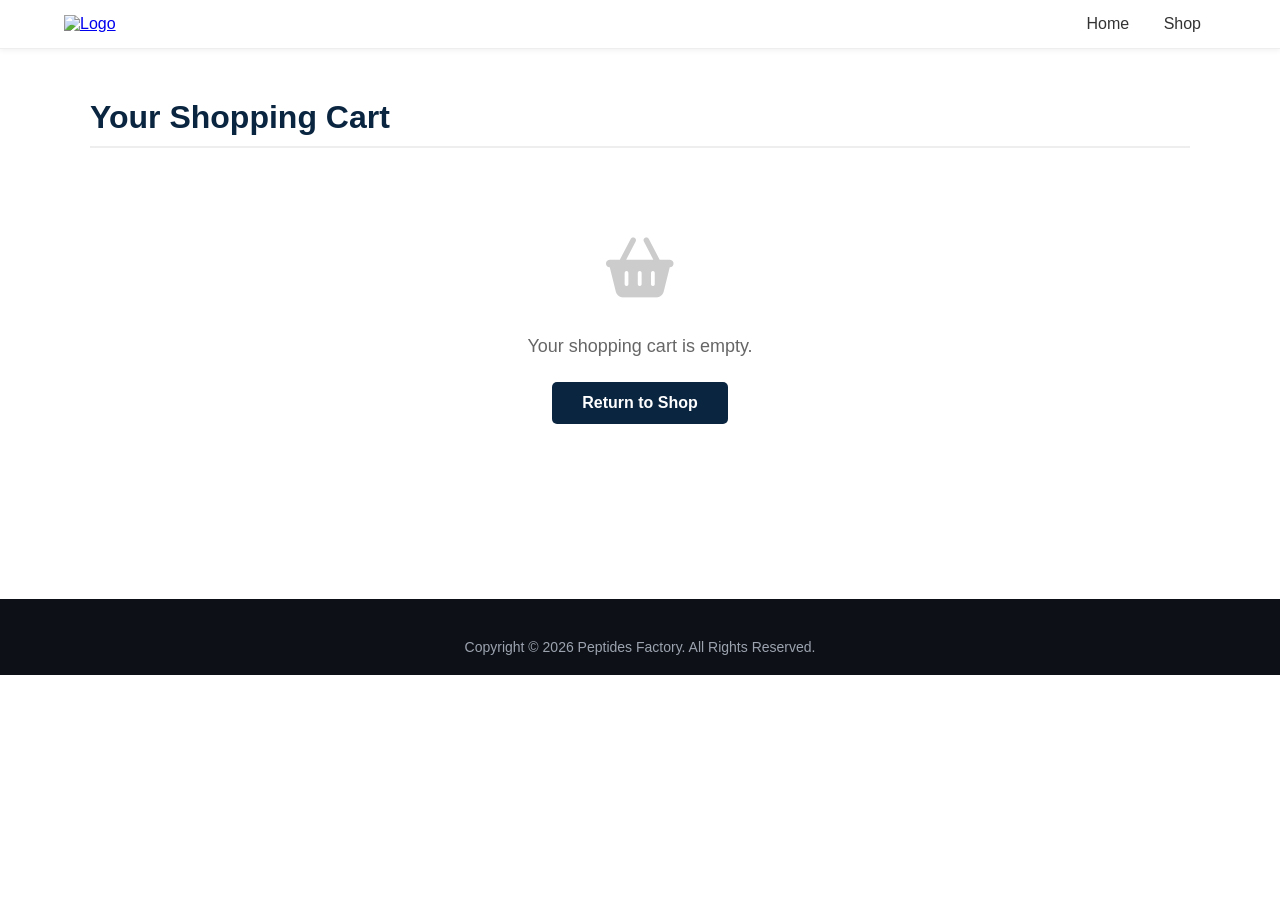
==== commit 1b54dd6f: "Update cart.html" ====
--- a/cart.html
+++ b/cart.html
@@ -360,4 +360,123 @@
                         <div class="summary-row"><span>Products Subtotal:</span><span>$${subtotal.toFixed(2)}</span></div>
                         
                         <div style="background:#fff; padding:15px; border:1px solid #e5e7eb; border-radius:8px; margin-bottom:20px; font-size:14px; line-height:1.7; text-align:left;">
-                            <h4 style="margin:0 0 10px 0; color:var(--primary-color); font-size:15px;"><i class="fas fa-truck">
+                            <h4 style="margin:0 0 10px 0; color:var(--primary-color); font-size:15px;"><i class="fas fa-truck"></i> Shipping Information</h4>
+                            <div style="margin-bottom:10px;"><input type="text" name="Customer_Name" required placeholder="Full Name" class="input-style"></div>
+                            <div style="margin-bottom:10px;"><input type="text" name="Shipping_Address" required placeholder="Detailed Shipping Address" class="input-style"></div>
+                            <div style="margin-bottom:10px;"><input type="text" name="Zip_Code" required placeholder="Zip / Postal Code" class="input-style"></div>
+                            <div style="margin-bottom:10px;"><input type="tel" name="Phone_Number" required placeholder="Phone Number" class="input-style"></div>
+                            <div style="margin-bottom:10px;"><input type="text" name="Country" id="input-country" required placeholder="Country (Type to calculate shipping)" class="input-style"></div>
+                            <div><input type="email" name="Email_Address" required placeholder="Email Address" class="input-style"></div>
+                        </div>
+
+                        <div class="summary-row" style="color:#666; font-size:14px;"><span>Total Quantity:</span><span>${totalBoxes} boxes</span></div>
+                        <div class="summary-row" style="color:#666; font-size:14px;"><span>Calculated Net Weight:</span><span>${totalWeight}g</span></div>
+                        <div class="summary-row"><span>Stealth Shipping Fee:</span><span id="display-shipping">$0.00</span></div>
+                        <div class="summary-row summary-total"><span>Grand Total:</span><span id="display-total">$0.00</span></div>
+                        
+                        <div style="background:#fff; padding:15px; border:1px solid #e5e7eb; border-radius:8px; margin-top:20px; text-align:left; font-size:14px;">
+                            <h4 style="margin:0 0 10px 0; color:var(--primary-color); font-size:15px;"><i class="fab fa-bitcoin"></i> Payment Crypto Network</h4>
+                            <select name="Chosen_Crypto" id="crypto-selector" class="input-style">
+                                <option value="USDT-TRC20">USDT (TRC20 Network) - Low Fee / Recommended</option>
+                                <option value="USDT-ERC20">USDT (ERC20 Network)</option>
+                                <option value="Bitcoin">Bitcoin (BTC)</option>
+                            </select>
+
+                            <div class="crypto-panel">
+                                <span id="crypto-hint">Send equivalent value of USDT (TRC20) to address:</span>
+                                <div id="crypto-addr" class="crypto-address">TB9Cr786LZDYdYNqYHZGExbx4oGYqGMiWj</div>
+                            </div>
+                            
+                            <div style="margin-top:12px;">
+                                <label style="font-weight:600; display:block; margin-bottom:5px; color:#444;">Paste Payment TxID / Hash *</label>
+                                <input type="text" name="Crypto_TxID" required placeholder="Enter transaction hash" class="input-style">
+                            </div>
+
+                            <div class="file-upload-wrapper">
+                                <label style="font-weight:600; display:block; margin-bottom:5px; color:#444;"><i class="fas fa-camera"></i> Upload Payment Screenshot *</label>
+                                <input type="file" name="Payment_Screenshot" accept="image/*" required class="file-upload-input">
+                            </div>
+                        </div>
+
+                        <button type="submit" class="checkout-submit-btn">
+                            <i class="fas fa-lock"></i> Submit Secure Order
+                        </button>
+                    </form>
+                </div>
+            `;
+            
+            container.innerHTML = tableHTML + summaryHTML;
+
+            const countryInput = document.getElementById('input-country');
+            const cryptoSelector = document.getElementById('crypto-selector');
+            const cryptoHint = document.getElementById('crypto-hint');
+            const cryptoAddr = document.getElementById('crypto-addr');
+            const checkoutForm = document.getElementById('checkout-form');
+
+            // 【已添加】：在点击提交时，拦截并清空浏览器购物车数据，防止跳转到感谢页后购物车里还有东西
+            checkoutForm.addEventListener('submit', function() {
+                localStorage.removeItem('peptides_cart');
+            });
+
+            cryptoSelector.addEventListener('change', function(e) {
+                if (e.target.value === 'USDT-TRC20') {
+                    cryptoHint.innerText = "Send equivalent value of USDT (TRC20) to address:";
+                    cryptoAddr.innerText = "TB9Cr786LZDYdYNqYHZGExbx4oGYqGMiWj";
+                } else if (e.target.value === 'USDT-ERC20') {
+                    cryptoHint.innerText = "Send equivalent value of USDT (ERC20) to address:";
+                    cryptoAddr.innerText = "0xFC8e55dc3C29e2A5895dFC96A9B0703684518574";
+                } else if (e.target.value === 'Bitcoin') {
+                    cryptoHint.innerText = "Send equivalent value of BTC to official address:";
+                    cryptoAddr.innerText = "bc1pqcvdkrk3xre984068cr79ekxm7g0trf9cnqasf3jkp8k4ar47x8q9hc3zg";
+                }
+            });
+
+            function calculateLiveShipping() {
+                let country = countryInput.value.trim().toLowerCase();
+                let shippingFee = 0;
+                let isUS = country.includes('united states') || country.includes('us') || country.includes('usa');
+
+                if (isUS) {
+                    shippingFee = (totalWeight <= 500) ? 80 : 80 + (Math.ceil((totalWeight - 500) / 500) * 10);
+                } else {
+                    shippingFee = (totalWeight <= 500) ? 60 : 60 + (Math.ceil((totalWeight - 500) / 500) * 10);
+                }
+
+                if (country === "") {
+                    shippingFee = (totalWeight <= 500) ? 60 : 60 + (Math.ceil((totalWeight - 500) / 500) * 10);
+                }
+
+                let finalGrandTotal = subtotal + shippingFee;
+
+                document.getElementById('display-shipping').innerText = '$' + shippingFee.toFixed(2);
+                document.getElementById('display-total').innerText = '$' + finalGrandTotal.toFixed(2);
+                document.getElementById('hidden-grand-total').value = '$' + finalGrandTotal.toFixed(2);
+            }
+
+            countryInput.addEventListener('input', calculateLiveShipping);
+            calculateLiveShipping();
+        }
+        
+        function updateQty(index, change) {
+            let cart = JSON.parse(localStorage.getItem('peptides_cart')) || [];
+            cart[index].quantity += change;
+            
+            if (cart[index].quantity <= 0) {
+                cart.splice(index, 1);
+            }
+            
+            localStorage.setItem('peptides_cart', JSON.stringify(cart));
+            loadCart();
+        }
+        
+        function deleteItem(index) {
+            let cart = JSON.parse(localStorage.getItem('peptides_cart')) || [];
+            cart.splice(index, 1);
+            localStorage.setItem('peptides_cart', JSON.stringify(cart));
+            loadCart();
+        }
+        
+        loadCart();
+    </script>
+</body>
+</html>
